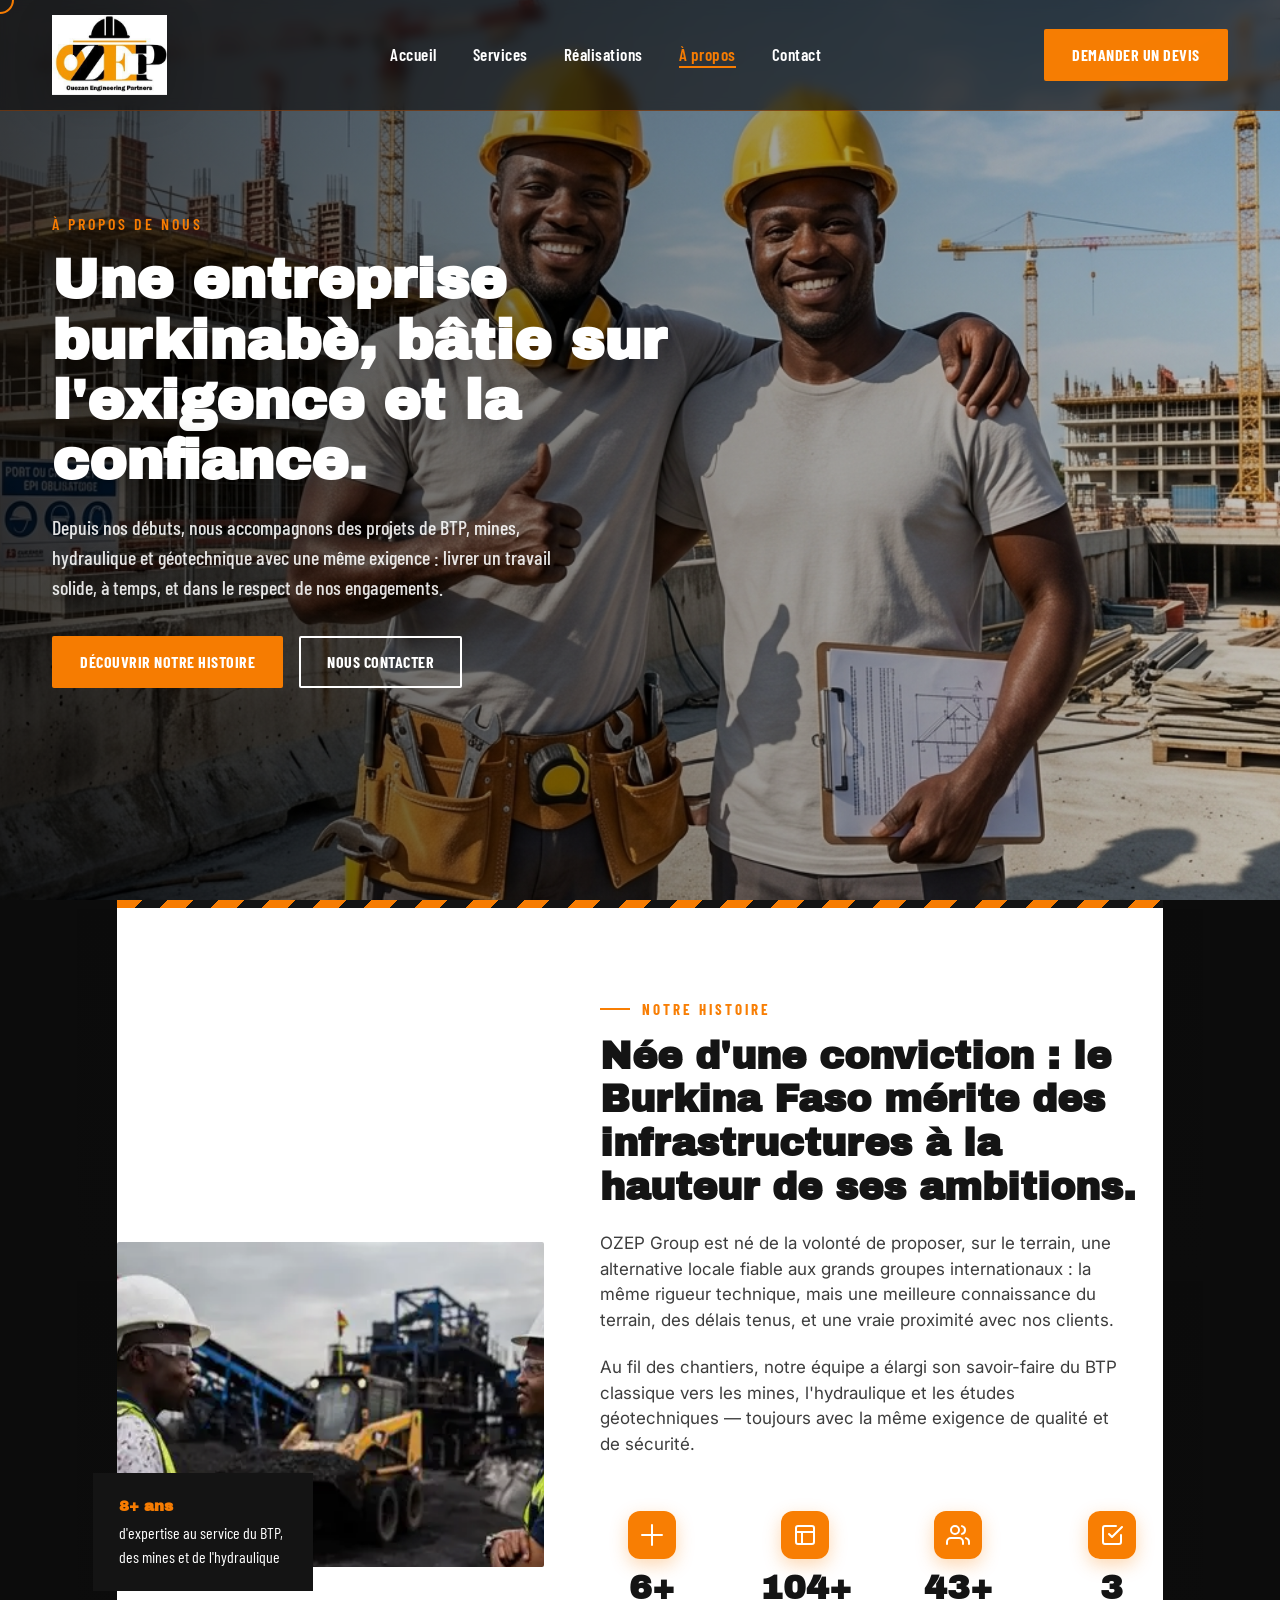
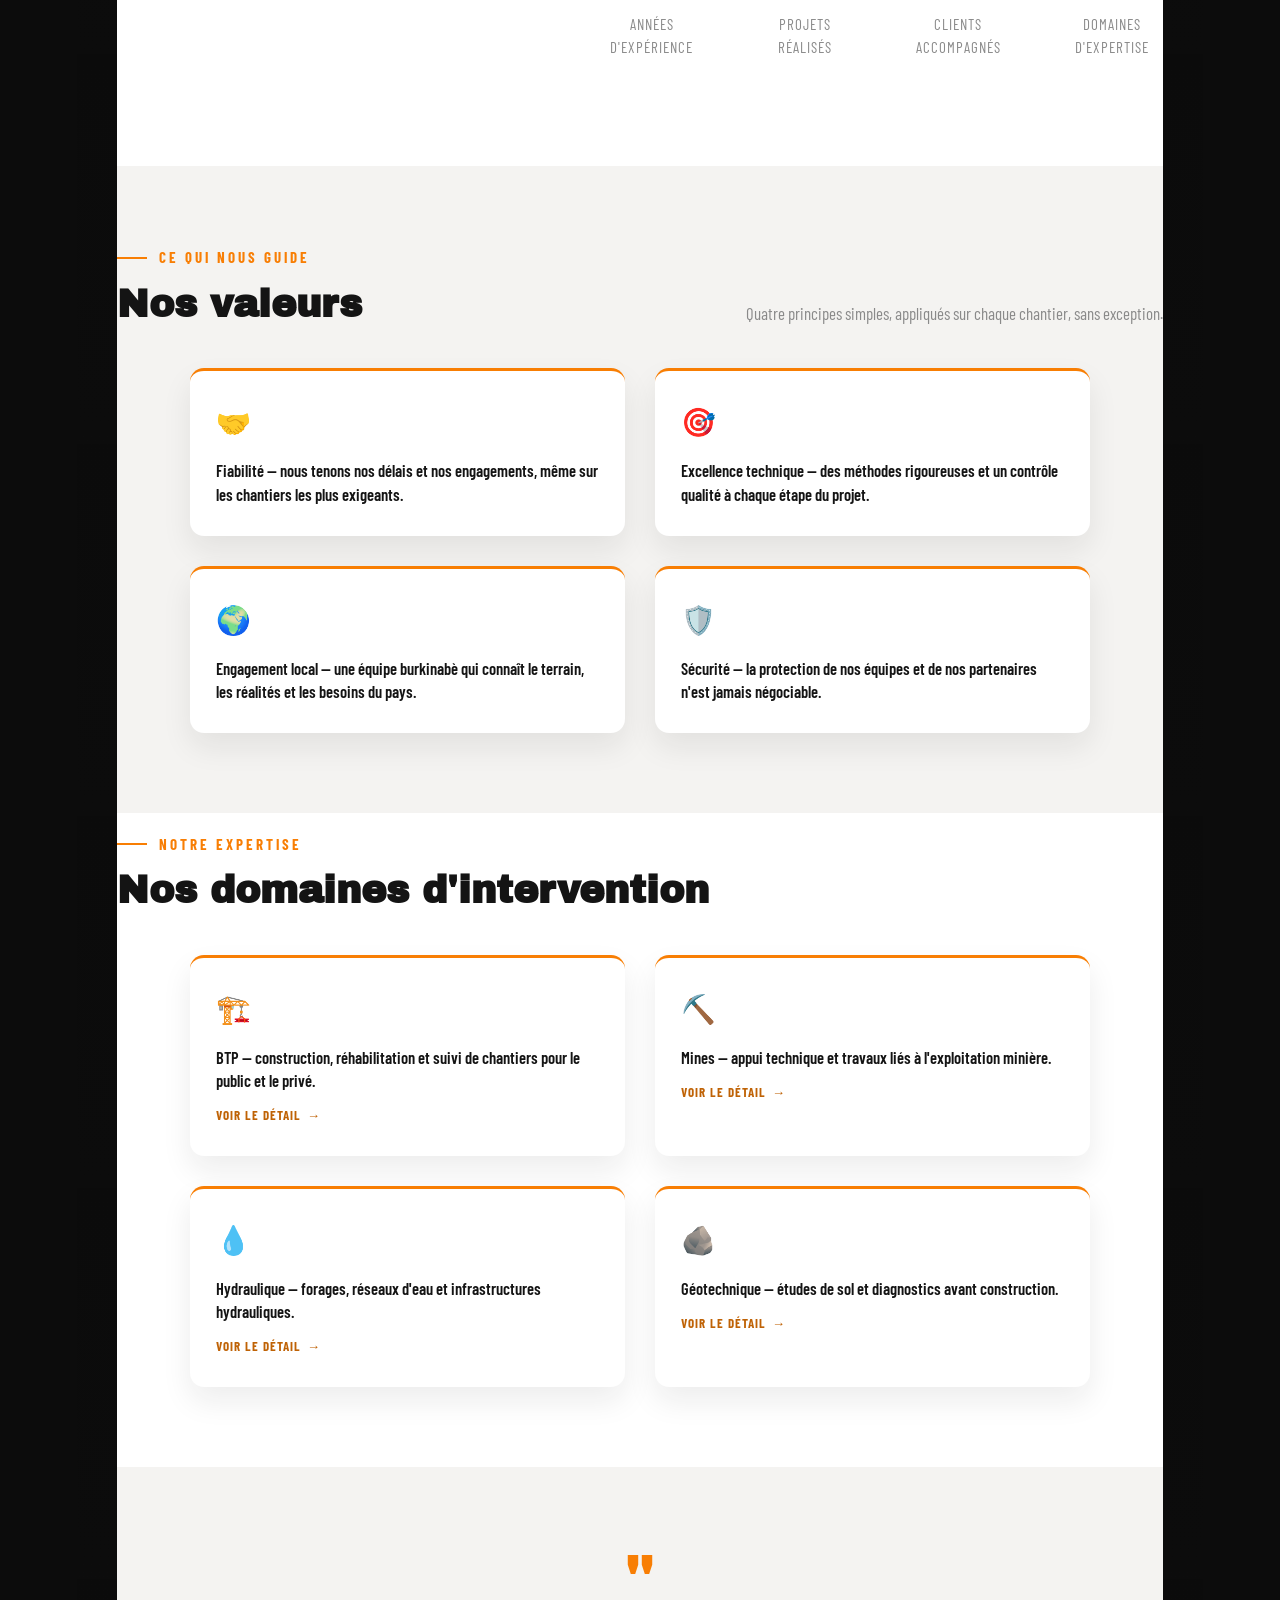
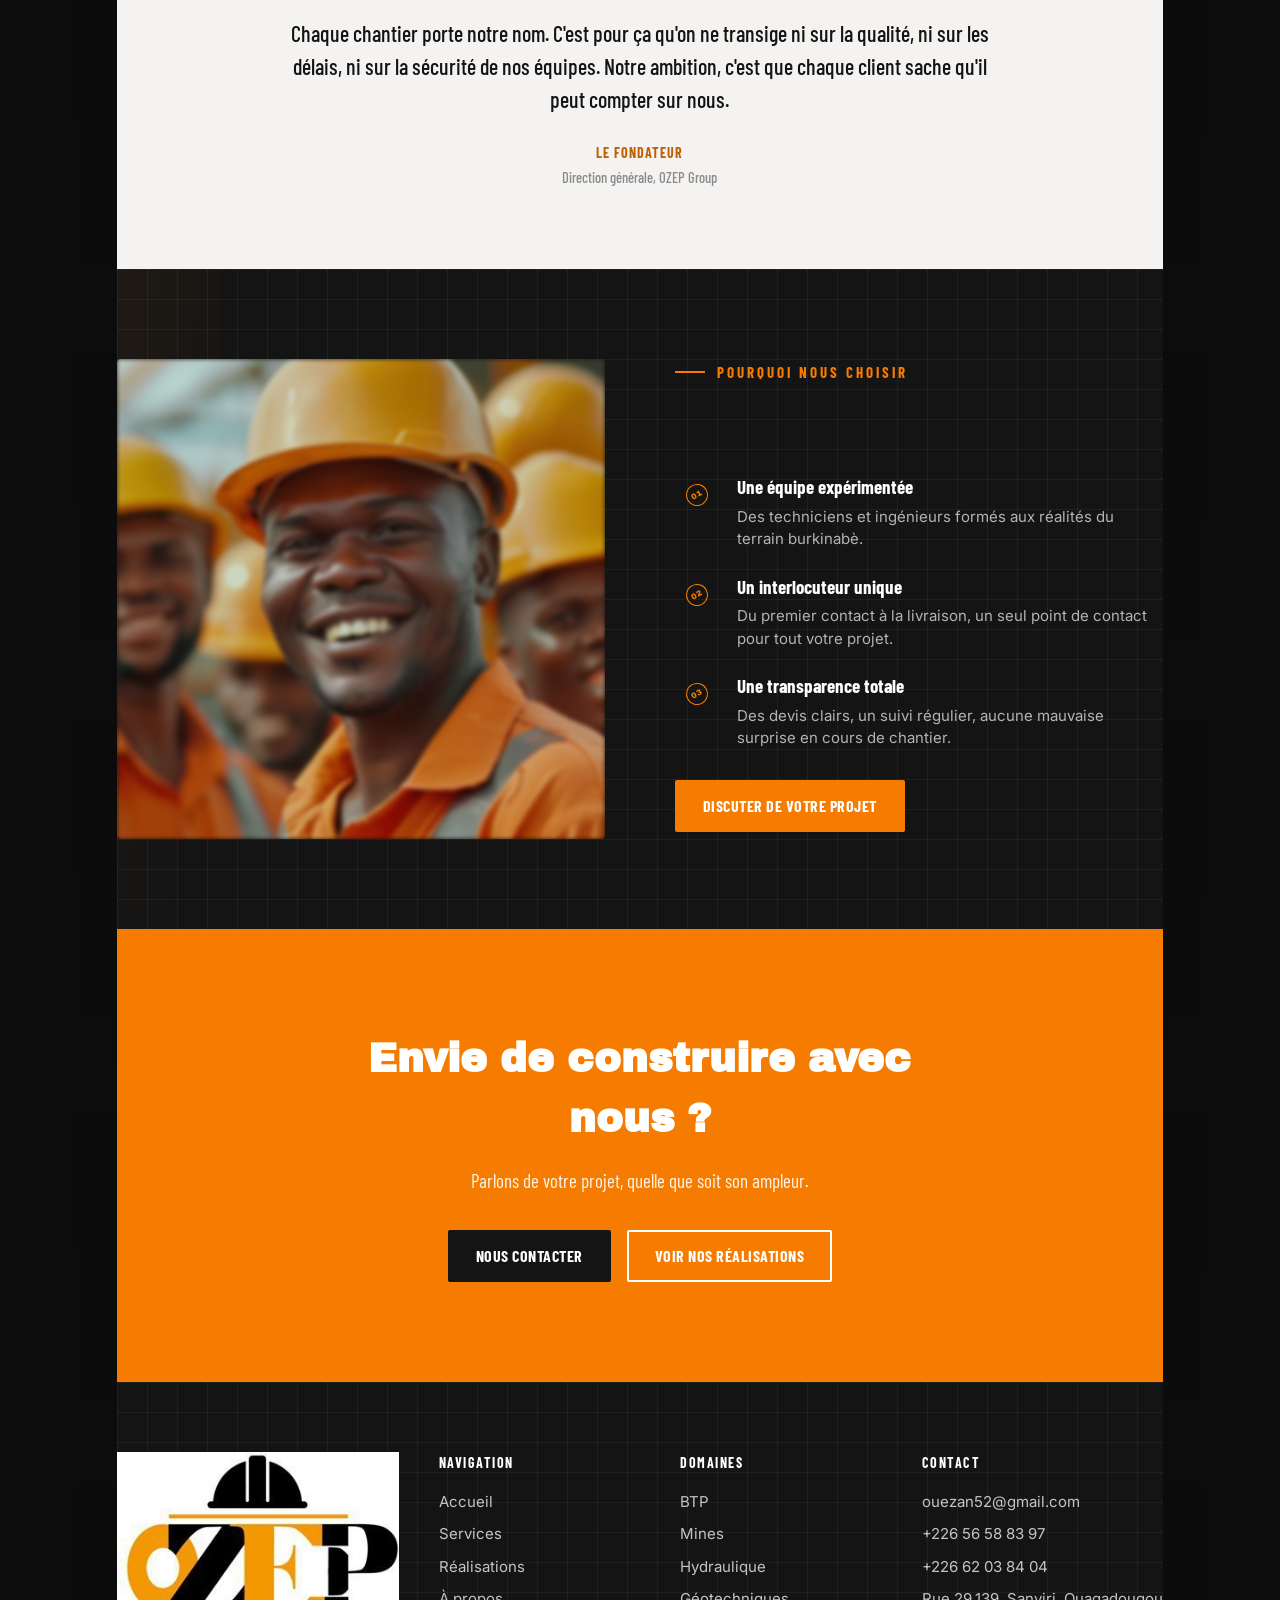
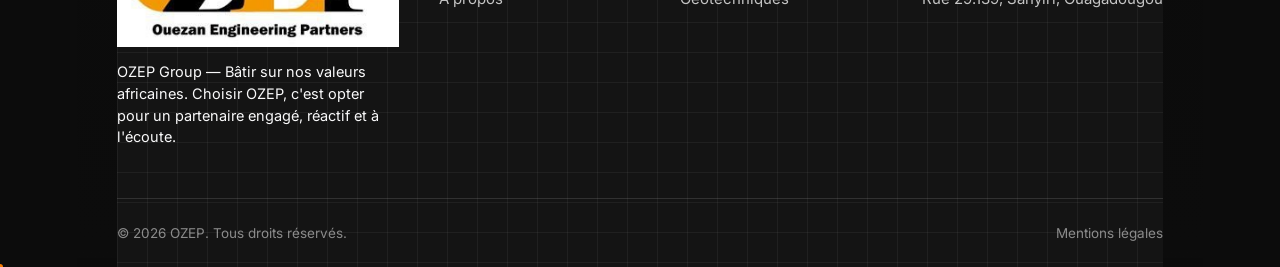
==== site on avance ici au fur et a mesure/ozep corige par claud  tous fait/ozep-accueil/apropos.html @ 1aed707a "Commit05 – CODE Amélioration par Claude Ce code regroupe tout ce que j’ai réalisé auparavant, ainsi " ====
<!DOCTYPE html>
<html lang="fr">
<head>
  <meta charset="UTF-8">
  <meta name="viewport" content="width=device-width, initial-scale=1.0">
  <title>À propos — OZEP Group | Ouagadougou, Burkina Faso</title>

  <link rel="preconnect" href="https://fonts.googleapis.com">
  <link href="https://fonts.googleapis.com/css2?family=Archivo+Black&family=Barlow+Condensed:wght@500;600;700&family=Inter:wght@400;500;600;700&display=swap" rel="stylesheet">

  <link rel="stylesheet" href="css/style.css">
  <link rel="stylesheet" href="css/pages-extra.css">
  <link rel="stylesheet" href="css/apropos-extra.css">

  <style>
    /* Désactiver le carrousel sur cette page (un seul slide) */
    .hero .hero-nav {
      display: none !important;
    }
    .hero .slide {
      transition: none !important;
    }
  </style>
</head>
<body>

<!-- ===== HEADER ===== -->
<header>
  <nav class="nav">
    <a href="index.html" class="logo"><img src="assets/LOGO-ozep.jpg" alt="Logo OZEP" class="logo-img"></a>

    <ul class="nav-links">
      <li><a href="index.html">Accueil</a></li>
      <li><a href="services.html">Services</a></li>
      <li><a href="realisations.html">Réalisations</a></li>
      <li><a href="apropos.html" class="active">À propos</a></li>
      <li><a href="contact.html">Contact</a></li>
      <li class="mobile-devis-item"><a href="contact.html" class="btn btn-primary mobile-devis">Demander un devis</a></li>
    </ul>
    <a href="contact.html" class="btn btn-primary devis-btn">Demander un devis</a>
    <button class="burger" aria-label="Menu"><span></span><span></span><span></span></button>
  </nav>
</header>

<!-- ===== HERO — IMAGE FIXE EN ARRIÈRE-PLAN ===== -->
<section class="hero is-expanded" id="apropos-hero">
  <div class="hero-scene">
    <div class="hero-track">
      <div class="slide active">
        <div class="slide-bg">
          <!-- Remplace par une photo dédiée (siège, équipe, chantier) si tu en as une -->
          <img src="assets/aproposozep.png" alt="OZEP Group" style="width:100%; height:100%; object-fit:cover;">
        </div>
        <div class="slide-content">
          <div class="eyebrow">À propos de nous</div>
          <h1>Une entreprise burkinabè, bâtie sur l'exigence et la confiance.</h1>
          <p>Depuis nos débuts, nous accompagnons des projets de BTP, mines, hydraulique et géotechnique avec une même exigence : livrer un travail solide, à temps, et dans le respect de nos engagements.</p>
          <div class="hero-actions">
            <a href="#notre-histoire" class="btn btn-primary">Découvrir notre histoire</a>
            <a href="contact.html" class="btn btn-outline">Nous contacter</a>
          </div>
        </div>
      </div>
    </div>
  </div>
</section>

<!-- ===== CONTENU DÉFILANT ===== -->
<div class="page-content">

  <div class="stripe"></div>

  <!-- ===== NOTRE HISTOIRE ===== -->
  <section class="intro" id="notre-histoire">
    <div class="wrap intro-grid">

      <div class="intro-image">
        <!-- Remplace par une photo de bureau / équipe si disponible -->
        <div class="img-reveal reveal-left">
          <img src="assets/ozepimage.webp" alt="Équipe OZEP sur le terrain">
        </div>
        <div class="badge">
          <b>8+ ans</b>
          d'expertise au service du BTP, des mines et de l'hydraulique
        </div>
      </div>

      <div class="intro-text stagger-reveal">
        <div class="eyebrow-label">Notre histoire</div>
        <h2 class="section-title">Née d'une conviction : le Burkina Faso mérite des infrastructures à la hauteur de ses ambitions.</h2>
        <p>OZEP Group est né de la volonté de proposer, sur le terrain, une alternative locale fiable aux grands groupes internationaux : la même rigueur technique, mais une meilleure connaissance du terrain, des délais tenus, et une vraie proximité avec nos clients.</p>
        <p>Au fil des chantiers, notre équipe a élargi son savoir-faire du BTP classique vers les mines, l'hydraulique et les études géotechniques — toujours avec la même exigence de qualité et de sécurité.</p>

        <div class="intro-stats">
          <div class="stat">
            <div class="stat-icon">
              <svg viewBox="0 0 24 24" fill="none" stroke-width="2" stroke-linecap="round" stroke-linejoin="round"><path d="M12 2v20M2 12h20"/></svg>
            </div>
            <b class="count" data-target="8" data-suffix="+">0</b>
            <span>Années d'expérience</span>
          </div>
          <div class="stat">
            <div class="stat-icon">
              <svg viewBox="0 0 24 24" fill="none" stroke-width="2" stroke-linecap="round" stroke-linejoin="round"><rect x="3" y="3" width="18" height="18" rx="2"/><path d="M3 9h18M9 21V9"/></svg>
            </div>
            <b class="count" data-target="120" data-suffix="+">0</b>
            <span>Projets réalisés</span>
          </div>
          <div class="stat">
            <div class="stat-icon">
              <svg viewBox="0 0 24 24" fill="none" stroke-width="2" stroke-linecap="round" stroke-linejoin="round"><path d="M17 21v-2a4 4 0 0 0-4-4H5a4 4 0 0 0-4 4v2"/><circle cx="9" cy="7" r="4"/><path d="M23 21v-2a4 4 0 0 0-3-3.87M16 3.13a4 4 0 0 1 0 7.75"/></svg>
            </div>
            <b class="count" data-target="50" data-suffix="+">0</b>
            <span>Clients accompagnés</span>
          </div>
          <div class="stat">
            <div class="stat-icon">
              <svg viewBox="0 0 24 24" fill="none" stroke-width="2" stroke-linecap="round" stroke-linejoin="round"><path d="M9 11l3 3L22 4"/><path d="M21 12v7a2 2 0 0 1-2 2H5a2 2 0 0 1-2-2V5a2 2 0 0 1 2-2h11"/></svg>
            </div>
            <b class="count" data-target="4" data-suffix="">0</b>
            <span>Domaines d'expertise</span>
          </div>
        </div>
      </div>

    </div>
  </section>

  <!-- ===== NOS VALEURS ===== -->
  <section class="services">
    <div class="wrap">
      <div class="services-head section-head-anim reveal-up">
        <div>
          <div class="eyebrow-label">Ce qui nous guide</div>
          <h2 class="section-title">Nos valeurs</h2>
        </div>
        <p style="max-width:420px; font-family:var(--font-cond); font-size:17px; color:var(--grey-mid);">Quatre principes simples, appliqués sur chaque chantier, sans exception.</p>
      </div>

      <div class="goals-grid">
        <div class="goal-card reveal-up">
          <span class="goal-icon">🤝</span>
          <p>Fiabilité — nous tenons nos délais et nos engagements, même sur les chantiers les plus exigeants.</p>
        </div>
        <div class="goal-card reveal-up">
          <span class="goal-icon">🎯</span>
          <p>Excellence technique — des méthodes rigoureuses et un contrôle qualité à chaque étape du projet.</p>
        </div>
        <div class="goal-card reveal-up">
          <span class="goal-icon">🌍</span>
          <p>Engagement local — une équipe burkinabè qui connaît le terrain, les réalités et les besoins du pays.</p>
        </div>
        <div class="goal-card reveal-up">
          <span class="goal-icon">🛡️</span>
          <p>Sécurité — la protection de nos équipes et de nos partenaires n'est jamais négociable.</p>
        </div>
      </div>
    </div>
  </section>

  <!-- ===== NOS DOMAINES D'INTERVENTION ===== -->
  <section class="services" style="background:var(--white); padding-top:20px;">
    <div class="wrap">
      <div class="services-head section-head-anim reveal-up">
        <div>
          <div class="eyebrow-label">Notre expertise</div>
          <h2 class="section-title">Nos domaines d'intervention</h2>
        </div>
      </div>

      <div class="goals-grid">
        <div class="goal-card domain-card reveal-up">
          <span class="goal-icon">🏗️</span>
          <p>BTP — construction, réhabilitation et suivi de chantiers pour le public et le privé.</p>
          <a href="services.html" class="domain-link">Voir le détail</a>
        </div>
        <div class="goal-card domain-card reveal-up">
          <span class="goal-icon">⛏️</span>
          <p>Mines — appui technique et travaux liés à l'exploitation minière.</p>
          <a href="services.html" class="domain-link">Voir le détail</a>
        </div>
        <div class="goal-card domain-card reveal-up">
          <span class="goal-icon">💧</span>
          <p>Hydraulique — forages, réseaux d'eau et infrastructures hydrauliques.</p>
          <a href="services.html" class="domain-link">Voir le détail</a>
        </div>
        <div class="goal-card domain-card reveal-up">
          <span class="goal-icon">🪨</span>
          <p>Géotechnique — études de sol et diagnostics avant construction.</p>
          <a href="services.html" class="domain-link">Voir le détail</a>
        </div>
      </div>
    </div>
  </section>

  <!-- ===== MESSAGE DU DIRIGEANT ===== -->
  <section class="founder-quote">
    <div class="wrap">
      <blockquote class="reveal-up">
        <span class="quote-mark">"</span>
        <p>Chaque chantier porte notre nom. C'est pour ça qu'on ne transige ni sur la qualité, ni sur les délais, ni sur la sécurité de nos équipes. Notre ambition, c'est que chaque client sache qu'il peut compter sur nous.</p>
        <cite>Le Fondateur<span>Direction générale, OZEP Group</span></cite>
      </blockquote>
    </div>
  </section>

  <!-- ===== POURQUOI NOUS CHOISIR ===== -->
  <section class="why">
    <div class="wrap why-grid">
      <div class="why-image reveal-left">
        <img src="assets/pageappropo.jpg" alt="Chantier OZEP">
      </div>
      <div>
        <div class="eyebrow-label">Pourquoi nous choisir</div>
        <h2 class="section-title typewriter-title"></h2>
        <div class="rotating-text">
          <span class="rotating-word"></span>
        </div>

        <div class="why-list">
          <div class="why-item">
            <div class="icon">01</div>
            <div>
              <h4>Une équipe expérimentée</h4>
              <p>Des techniciens et ingénieurs formés aux réalités du terrain burkinabè.</p>
            </div>
          </div>
          <div class="why-item">
            <div class="icon">02</div>
            <div>
              <h4>Un interlocuteur unique</h4>
              <p>Du premier contact à la livraison, un seul point de contact pour tout votre projet.</p>
            </div>
          </div>
          <div class="why-item">
            <div class="icon">03</div>
            <div>
              <h4>Une transparence totale</h4>
              <p>Des devis clairs, un suivi régulier, aucune mauvaise surprise en cours de chantier.</p>
            </div>
          </div>
        </div>

        <a href="contact.html" class="btn btn-primary" style="margin-top:30px;">Discuter de votre projet</a>
      </div>
    </div>
  </section>

  <!-- ===== CTA FINAL ===== -->
  <section class="cta">
    <div class="wrap">
      <h2>Envie de construire avec nous ?</h2>
      <p>Parlons de votre projet, quelle que soit son ampleur.</p>
      <div class="hero-actions" style="justify-content:center;">
        <a href="contact.html" class="btn" style="background:var(--black); color:var(--white);">Nous contacter</a>
        <a href="realisations.html" class="btn btn-outline">Voir nos réalisations</a>
      </div>
    </div>
  </section>

  <!-- ===== FOOTER ===== -->
  <footer>
    <div class="wrap">
      <div class="footer-grid">
        <div>
          <div class="footer-logo"><img src="assets/LOGO-ozep.jpg" alt="OZEP" class="LOGO ozep"></div>
          <p style="max-width:280px; font-size:14.5px; color:rgb(249, 249, 250);">OZEP Group — Bâtir sur nos valeurs africaines. Choisir OZEP, c'est opter pour un partenaire engagé, réactif et à l'écoute.</p>
        </div>
        <div class="footer-col">
          <h5>Navigation</h5>
          <ul>
            <li><a href="index.html">Accueil</a></li>
            <li><a href="services.html">Services</a></li>
            <li><a href="realisations.html">Réalisations</a></li>
            <li><a href="apropos.html">À propos</a></li>
          </ul>
        </div>
        <div class="footer-col">
          <h5>Domaines</h5>
          <ul>
            <li><a href="services.html">BTP</a></li>
            <li><a href="services.html">Mines</a></li>
            <li><a href="services.html">Hydraulique</a></li>
            <li><a href="services.html">Géotechniques</a></li>
          </ul>
        </div>
        <div class="footer-col">
          <h5>Contact</h5>
          <ul>
            <li><a href="mailto:ouezan52@gmail.com">ouezan52@gmail.com</a></li>
            <li><a href="tel:+22656588397">+226 56 58 83 97</a></li>
            <li><a href="tel:+22662038404">+226 62 03 84 04</a></li>
            <li>Rue 29.139, Sanyiri, Ouagadougou</li>
          </ul>
        </div>
      </div>
      <div class="footer-bottom">
        <span>© 2026 OZEP. Tous droits réservés.</span>
        <span>Mentions légales</span>
      </div>
    </div>
  </footer>

</div>
<!-- fin .page-content -->

<script src="js/script.js"></script>

</body>
</html>
---- site on avance ici au fur et a mesure/ozep corige par claud  tous fait/ozep-accueil/css/style.css ----
/* ============================================================
   OZEP — Feuille de styles de la page d'accueil
   Couleurs : noir / orange / blanc
   ============================================================ */

:root {
  --black: #141414;
  --charcoal: #1e1e1e;
  --orange: rgba(248, 125, 2, 0.993);
  --orange-dark: rgba(190, 97, 3, 0.993);
  --white: #FFFFFF;
  --grey-light: #F4F3F1;
  --grey-mid: #8a8a8a;
  --font-display: 'Archivo Black', sans-serif;
  --font-cond: 'Barlow Condensed', sans-serif;
  --font-body: 'Inter', sans-serif;
}

* {
  margin: 0;
  padding: 0;
  box-sizing: border-box;
}

html {
  scroll-behavior: smooth;
}

body {
  font-family: var(--font-body);
  color: var(--black);
  background: #0c0c0c;
  line-height: 1.5;
}

img {
  max-width: 100%;
  display: block;
}

a {
  text-decoration: none;
  color: inherit;
}

ul {
  list-style: none;
}

.wrap {
  max-width: 1180px;
  margin: 0 auto;
  padding: 0 28px;
}

.page-content {
  position: relative;
  z-index: 2;
  margin-top: 100vh;
  background: linear-gradient(180deg, rgba(6, 6, 6, 0) 0%, rgba(12, 12, 12, 0.92) 100%);
  padding: 0 clamp(18px, 3.2vw, 40px);
  margin-left: auto;
  margin-right: auto;
  width: min(88vw, 1260px);
}

.page-content .wrap {
  max-width: 1120px;
  padding: 0;
}

/* --- élément signature : bande rayée type "zone de chantier" --- */
.stripe {
  height: 8px;
  background: repeating-linear-gradient(135deg, var(--orange) 0 18px, var(--black) 18px 36px);
}

/* ============================================================
   1. HEADER
   ============================================================ */
header {
  position: fixed;
  top: 0;
  left: 0;
  right: 0;
  z-index: 100;
  background: rgba(15, 14, 14, 0.64);
  backdrop-filter: blur(6px);
  border-bottom: 1px solid rgba(236, 102, 7, 0.35);
  transition: background 0.4s ease, border-color 0.4s ease;
}

header.is-scrolling {
  background: rgba(10, 10, 10, 0.92);
  border-bottom: 1px solid #ec6607fe;
}

.nav {
  display: flex;
  align-items: center;
  justify-content: space-between;
  padding: 0 32px;
  max-width: 1240px;
  margin: 0 auto;
  height: 110px;
}

.logo {
  display: flex;
  align-items: center;
  transition: transform .35s ease, filter .35s ease;
}

.logo-img {
  height: 80px;
  width: auto;
  display: block;
  transition: transform .65s cubic-bezier(.2, .8, .2, 1), filter .65s ease, height .65s cubic-bezier(.2, .8, .2, 1);
  filter: drop-shadow(0 8px 18px rgba(0, 0, 0, 0.16));
  will-change: transform, height;
}

.logo:hover {
  transform: translateY(-2px) scale(1.03);
}

.logo:hover .logo-img {
  transform: scale(1.04) rotate(-1deg);
}

.logo.is-scrolling .logo-img {
  height: 48px;
  transform: rotateY(360deg);
  filter: drop-shadow(0 0 10px rgba(248, 125, 2, 0.75));
}

.logo:not(.is-scrolling) .logo-img {
  transform: rotateY(0deg);
}

.nav-links {
  display: flex;
  align-items: center;
  gap: 36px;
}

.mobile-devis-item {
  display: none;
}

.nav-links a {
  font-family: var(--font-cond);
  font-weight: 600;
  font-size: 17px;
  letter-spacing: 0.5px;
  color: var(--white);
  position: relative;
  padding: 4px 0;
}

.nav-links a::after {
  content: '';
  position: absolute;
  left: 0;
  bottom: 0;
  height: 2px;
  width: 0;
  background: var(--orange);
  transition: width .25s ease;
}

.nav-links a:hover::after {
  width: 100%;
}

.btn {
  display: inline-block;
  position: relative;
  overflow: hidden;
  font-family: var(--font-cond);
  font-weight: 700;
  font-size: 16px;
  letter-spacing: 0.5px;
  padding: 12px 26px;
  border-radius: 2px;
  text-transform: uppercase;
  transition: all .2s ease;
  border: 2px solid transparent;
  cursor: pointer;
}

.btn::before {
  content: '';
  position: absolute;
  top: 0;
  left: -75%;
  width: 45%;
  height: 100%;
  background: linear-gradient(120deg, transparent, rgba(255, 255, 255, 0.35), transparent);
  transform: skewX(-20deg);
  transition: left .55s ease;
  pointer-events: none;
}

.btn:hover::before {
  left: 130%;
}

.btn-primary {
  background: var(--orange);
  color: var(--white);
}

.btn-primary:hover {
  background: var(--orange-dark);
  box-shadow: 0 0 0 1px rgba(248, 125, 2, 0.5), 0 0 22px rgba(248, 125, 2, 0.55);
}

.btn-outline {
  border-color: var(--white);
  color: var(--white);
  background: transparent;
}

.btn-outline:hover {
  background: var(--white);
  color: var(--black);
  box-shadow: 0 0 18px rgba(255, 255, 255, 0.35);
}

.btn-outline-dark {
  border-color: var(--black);
  color: var(--black);
  background: transparent;
}

.btn-outline-dark:hover {
  background: var(--black);
  color: var(--white);
  box-shadow: 0 0 18px rgba(0, 0, 0, 0.35);
}

.burger {
  display: none;
  flex-direction: column;
  gap: 5px;
  cursor: pointer;
  background: none;
  border: none;
  z-index: 210;
  position: relative;
}

.burger span {
  width: 26px;
  height: 2px;
  background: var(--white);
  transition: transform .25s ease, opacity .2s ease;
}

.burger.is-active span:nth-child(1) {
  transform: translateY(7px) rotate(45deg);
}

.burger.is-active span:nth-child(2) {
  opacity: 0;
}

.burger.is-active span:nth-child(3) {
  transform: translateY(-7px) rotate(-45deg);
}

/* ============================================================
   2. HERO — carrousel plein écran
   ============================================================ */
.hero {
  position: fixed;
  inset: 0;
  z-index: 0;
  height: 100vh;
  min-height: 600px;
  overflow: hidden;
  color: var(--white);
  background: radial-gradient(circle at 50% 45%, #292929 0%, #111 48%, #050505 100%);
  perspective: 1600px;
  perspective-origin: 50% 50%;
}

.hero-scene {
  position: absolute;
  inset: 0;
  overflow: hidden;
  transform-style: preserve-3d;
}

.hero-track {
  position: absolute;
  inset: 0;
  transform-style: preserve-3d;
  will-change: contents;
}

.slide {
  --slide-x: 0px;
  --slide-z: 0px;
  --slide-rotate: 0deg;
  --slide-scale: 1;
  --slide-opacity: 1;
  --slide-depth: 10;
  position: absolute;
  left: 50%;
  top: 50%;
  width: clamp(280px, 48vw, 680px);
  height: clamp(360px, 66vh, 560px);
  display: flex;
  align-items: center;
  overflow: hidden;
  backface-visibility: hidden;
  transform-origin: center center;
  transform: translate(-50%, -50%) translateX(var(--slide-x)) translateZ(var(--slide-z)) rotateY(var(--slide-rotate)) scale(var(--slide-scale));
  opacity: var(--slide-opacity);
  z-index: var(--slide-depth);
  border-radius: 10px;
  box-shadow: 0 34px 80px rgba(0, 0, 0, 0.45), inset 0 0 90px rgba(0, 0, 0, 0.35);
  transition: transform .65s cubic-bezier(.25, .8, .25, 1), width .65s cubic-bezier(.25, .8, .25, 1), height .65s cubic-bezier(.25, .8, .25, 1), border-radius .65s ease, opacity .45s ease, filter .45s ease;
}

.hero.is-expanded .slide.active {
  width: 100vw;
  height: 100vh;
  transform: translate(-50%, -50%) translateX(0) translateZ(0) rotateY(0deg) scale(1);
  opacity: 1;
  z-index: 20;
  border-radius: 0;
  filter: none;
}

.hero.is-expanded .slide:not(.active) {
  opacity: 0;
  pointer-events: none;
}

.hero.is-carousel .slide {
  filter: saturate(.92) brightness(.88);
}

.hero.is-carousel .slide.active {
  filter: saturate(1) brightness(1);
}

.slide-bg {
  position: absolute;
  inset: 0;
  background-size: cover;
  background-position: center;
  transform: scale(1.1);
  transition: transform 1s ease;
  will-change: transform;
  overflow: hidden;
}

.slide-video {
  position: absolute;
  inset: 0;
  width: 100%;
  height: 100%;
  object-fit: cover;
  object-position: center;
  display: block;
}

.hero.is-expanded .slide.active .slide-bg {
  animation: hero-film-move 6.8s ease-in-out infinite alternate;
}

.hero.is-expanded .slide:nth-child(2n).active .slide-bg {
  animation-duration: 7.4s;
}

.hero.is-expanded .slide:nth-child(3n).active .slide-bg {
  animation-duration: 7.1s;
}

.hero.is-expanded .slide:nth-child(4n).active .slide-bg {
  animation-duration: 7.7s;
}

.hero.is-expanded .slide:nth-child(5n).active .slide-bg {
  animation-duration: 7.2s;
}

.hero.is-carousel .slide-bg {
  animation: none;
}

.slide:nth-child(2n) .slide-bg {
  transition-duration: 10.5s;
}

.slide:nth-child(3n) .slide-bg {
  transition-duration: 10.8s;
}

.slide:nth-child(4n) .slide-bg {
  transition-duration: 9.8s;
}

.slide:nth-child(5n) .slide-bg {
  transition-duration: 10.2s;
}

@keyframes hero-film-move-orbital {
  0% {
    transform: scale(1.12) translate3d(0%, 0%, 0) rotate(0deg);
  }
  25% {
    transform: scale(1.12) translate3d(2%, -2%, 0) rotate(1deg);
  }
  50% {
    transform: scale(1.12) translate3d(0%, -3%, 0) rotate(0deg);
  }
  75% {
    transform: scale(1.12) translate3d(-2%, -1%, 0) rotate(-1deg);
  }
  100% {
    transform: scale(1.12) translate3d(0%, 0%, 0) rotate(0deg);
  }
}

.slide-bg::after {
  content: '';
  position: absolute;
  inset: 0;
  background: linear-gradient(90deg, rgba(0, 0, 0, 0.78) 0%, rgba(0, 0, 0, 0.40) 55%, rgba(0, 0, 0, 0.18) 100%);
}

.slide-content {
  position: relative;
  z-index: 2;
  max-width: 1240px;
  margin: 0 auto;
  padding: 0 32px;
  width: 100%;
  transform: translateY(24px);
  opacity: 0;
  transition: opacity 1s ease .2s, transform 1s ease .2s;
}

.hero.is-expanded .slide.active .slide-content {
  transform: translateY(0);
  opacity: 1;
}

.hero.is-carousel .slide-content {
  transform: translateY(18px);
  opacity: 0;
  transition-duration: .28s;
  transition-delay: 0s;
}

.slide:nth-child(2n) .slide-content {
  transition-delay: .35s;
}

.slide:nth-child(3n) .slide-content {
  transition-delay: .45s;
}

.slide:nth-child(4n) .slide-content {
  transition-delay: .25s;
}

.slide:nth-child(5n) .slide-content {
  transition-delay: .4s;
}

.slide-content .eyebrow {
  font-family: var(--font-cond);
  text-transform: uppercase;
  letter-spacing: 3px;
  color: var(--orange);
  font-weight: 600;
  font-size: 16px;
  margin-bottom: 14px;
}

.slide-content h1 {
  font-family: var(--font-display);
  font-size: 56px;
  line-height: 1.08;
  max-width: 680px;
  margin-bottom: 20px;
  text-shadow: 0 8px 30px rgba(0, 0, 0, 0.35);
}

.slide-content p {
  font-family: var(--font-cond);
  font-size: 20px;
  font-weight: 500;
  max-width: 520px;
  color: rgba(255, 255, 255, 0.88);
  margin-bottom: 34px;
  text-shadow: 0 4px 16px rgba(0, 0, 0, 0.28);
}

.hero-actions {
  display: flex;
  gap: 16px;
  flex-wrap: wrap;
}

.hero-nav {
  position: absolute;
  bottom: 36px;
  left: 0;
  right: 0;
  z-index: 3;
  display: flex;
  align-items: center;
  justify-content: space-between;
  max-width: 1240px;
  margin: 0 auto;
  padding: 0 32px;
}

.hero-dots {
  display: flex;
  gap: 10px;
}

.dot {
  width: 34px;
  height: 4px;
  background: rgba(255, 255, 255, 0.35);
  border: none;
  cursor: pointer;
  padding: 0;
  transition: background .2s ease;
}

.dot.active {
  background: var(--orange);
}

.hero-arrows {
  display: flex;
  gap: 12px;
}

.arrow-btn {
  width: 44px;
  height: 44px;
  border-radius: 50%;
  border: 1px solid rgba(255, 255, 255, 0.5);
  background: rgba(0, 0, 0, 0.2);
  color: var(--white);
  font-size: 18px;
  cursor: pointer;
  display: flex;
  align-items: center;
  justify-content: center;
  transition: all .2s ease;
}

.arrow-btn:hover {
  background: var(--orange);
  border-color: var(--orange);
  box-shadow: 0 0 16px rgba(248, 125, 2, 0.65);
  transform: scale(1.08);
}

/* --- styles génériques des sections --- */
section {
  padding: 90px 0;
}

.eyebrow-label {
  font-family: var(--font-cond);
  font-weight: 700;
  text-transform: uppercase;
  letter-spacing: 3px;
  color: var(--orange);
  font-size: 15px;
  margin-bottom: 14px;
  display: flex;
  align-items: center;
  gap: 12px;
}

.eyebrow-label::before {
  content: '';
  width: 30px;
  height: 2px;
  background: var(--orange);
}

h2.section-title {
  font-family: var(--font-display);
  font-size: 38px;
  max-width: 640px;
  line-height: 1.15;
}

/* ============================================================
   3. PRÉSENTATION RAPIDE (qui sommes-nous) — VERSION AMÉLIORÉE
   ============================================================ */
.intro {
  background: var(--white);
}

.intro-grid {
  display: grid;
  grid-template-columns: 1fr 1fr;
  gap: 56px;
  align-items: center;
}

.intro-text p {
  font-size: 17px;
  color: #3d3d3d;
  margin-top: 22px;
  max-width: 520px;
}

/* --- EFFET CASCADE (STAGGER) POUR LE TEXTE --- */
.stagger-reveal>* {
  opacity: 0;
  transform: translateY(40px);
  transition: opacity 0.9s cubic-bezier(0.22, 1, 0.36, 1), transform 0.9s cubic-bezier(0.22, 1, 0.36, 1);
}

.stagger-reveal.is-visible>* {
  opacity: 1;
  transform: translateY(0);
}

.stagger-reveal>*:nth-child(1) {
  transition-delay: 0.0s;
}

.stagger-reveal>*:nth-child(2) {
  transition-delay: 0.15s;
}

.stagger-reveal>*:nth-child(3) {
  transition-delay: 0.30s;
}

.stagger-reveal>*:nth-child(4) {
  transition-delay: 0.45s;
}

/* --- STATISTIQUES AVEC CERCLES DE PROGRESSION --- */
.intro-stats {
  display: flex;
  gap: 50px;
  margin-top: 36px;
  flex-wrap: nowrap;
  justify-content: flex-start;
  align-items: center;
}

.stat {
  position: relative;
  display: flex;
  flex-direction: column;
  align-items: center;
  text-align: center;
  gap: 8px;
  min-width: 80px;
  flex: 1 1 0;
  max-width: 200px;
  background: transparent;
  padding: 18px 10px;
  transition: transform .3s ease;
}

.stat::before,
.stat::after {
  content: '';
  position: absolute;
  width: 16px;
  height: 16px;
  border: 2px solid var(--orange);
  opacity: 0;
  transition: opacity .3s ease, width .3s ease, height .3s ease;
  pointer-events: none;
}

.stat::before {
  top: 0;
  left: 0;
  border-right: none;
  border-bottom: none;
}

.stat::after {
  bottom: 0;
  right: 0;
  border-left: none;
  border-top: none;
}

.stat:hover {
  transform: translateY(-3px);
}

.stat:hover::before,
.stat:hover::after {
  opacity: 1;
  width: 22px;
  height: 22px;
}





/* Cercle gris (fond) */


/* Cercle orange (progression) */




.stat.is-visible::after {
  background: conic-gradient(var(--orange) 360deg, transparent 360deg);
}

.stat-icon,
.stat b,
.stat span {
  position: relative;
  z-index: 2;
}

.stat-icon {
  width: 48px;
  height: 48px;
  border-radius: 12px;
  background: var(--orange);
  display: flex;
  align-items: center;
  justify-content: center;
  margin-bottom: 4px;
  box-shadow: 0 6px 18px rgba(248, 125, 2, 0.30);
}

.stat-icon svg {
  width: 24px;
  height: 24px;
  color: var(--white);
  stroke: var(--white);
}

.stat b {
  font-family: var(--font-display);
  font-size: 34px;
  color: var(--black);
  display: block;
  line-height: 1;
}

.stat span {
  font-family: var(--font-cond);
  font-size: 15px;
  color: var(--grey-mid);
  text-transform: uppercase;
  letter-spacing: 1px;
}

.intro-image {
  position: relative;
}

.intro-image img {
  border-radius: 2px;
  height: 460px;
  width: 100%;
  object-fit: cover;
}

.intro-image .badge {
  position: absolute;
  bottom: -24px;
  left: -24px;
  background: var(--black);
  color: var(--white);
  padding: 22px 26px;
  font-family: var(--font-cond);
  max-width: 220px;
}

.intro-image .badge b {
  color: var(--orange);
  font-family: var(--font-display);
  font-size: 15px;
  display: block;
  margin-bottom: 4px;
}

/* ============================================================
   4. NOS DOMAINES D'ACTIVITÉ / SERVICES — VERSION AMÉLIORÉE
   ============================================================ */
.services {
  background: var(--grey-light);
  padding-top: 80px;
  padding-bottom: 80px;
}

.services-head {
  display: flex;
  justify-content: space-between;
  align-items: flex-end;
  margin-bottom: 42px;
  flex-wrap: wrap;
  gap: 20px;
}

.services-grid {
  display: flex;
  flex-wrap: wrap;
  gap: 32px;
  justify-content: center;
  margin-top: 24px;
}

.service-card {
  background: var(--white);
  position: relative;
  overflow: hidden;
  display: flex;
  flex-direction: column;
  flex: 1 1 300px;
  max-width: 340px;
  border-radius: 14px;
  box-shadow: 0 14px 30px rgba(20, 20, 20, 0.10);
  transform-style: preserve-3d;
  transition: transform 0.1s ease, box-shadow 0.4s ease;
  will-change: transform;
  /* Effet cascade d'apparition */
  opacity: 0;
  transform: scale(0.8) translateY(40px) rotateX(10deg);
  transition: opacity 0.8s cubic-bezier(0.22, 1, 0.36, 1), transform 0.8s cubic-bezier(0.22, 1, 0.36, 1);
}

.service-card.is-visible {
  opacity: 1;
  transform: scale(1) translateY(0) rotateX(0deg);
}

.service-card:nth-child(1) {
  transition-delay: 0.0s;
  transform-origin: center;
}

.service-card:nth-child(2) {
  transition-delay: 0.10s;
  transform-origin: center;
}

.service-card:nth-child(3) {
  transition-delay: 0.20s;
  transform-origin: center;
}

.service-card:nth-child(4) {
  transition-delay: 0.30s;
  transform-origin: center;
}

.service-card:nth-child(5) {
  transition-delay: 0.40s;
  transform-origin: center;
}

.service-card:nth-child(even) {
  transform: translateY(-18px);
}

.service-card:nth-child(even):hover {
  transform: translateY(-26px) scale(1.02);
}

.service-card:hover {
  transform: translateY(-26px);
  box-shadow: 0 24px 44px rgba(20, 20, 20, 0.18);
}

.service-body {
  padding: 32px 30px 26px;
  position: relative;
  z-index: 2;
  background: var(--white);
}

.service-num {
  font-family: var(--font-cond);
  color: var(--orange);
  font-weight: 700;
  font-size: 15px;
  margin-bottom: 12px;
}

.service-card h3 {
  font-family: var(--font-display);
  font-size: 22px;
  margin-bottom: 12px;
  position: relative;
  display: inline-block;
}

.service-card h3::after {
  content: '';
  position: absolute;
  bottom: -4px;
  left: 0;
  width: 0%;
  height: 3px;
  background: var(--orange);
  transition: width 0.4s cubic-bezier(0.22, 1, 0.36, 1);
}

.service-card:hover h3::after {
  width: 100%;
}

.service-card p {
  color: #4a4a4a;
  font-size: 15.5px;
  margin-bottom: 18px;
}

.service-link {
  font-family: var(--font-cond);
  font-weight: 700;
  text-transform: uppercase;
  letter-spacing: 1px;
  font-size: 14px;
  color: var(--black);
  display: inline-flex;
  align-items: center;
  gap: 8px;
}

.service-link::after {
  content: '→';
  transition: transform .2s ease;
}

.service-card:hover .service-link::after {
  transform: translateX(5px);
}

.service-img {
  height: 210px;
  overflow: hidden;
  transform-style: preserve-3d;
  transform: translateZ(0px);
  transition: transform 0.4s ease;
}

.service-img img {
  height: 100%;
  width: 100%;
  object-fit: cover;
  transition: transform .4s ease;
}

.service-card:hover .service-img {
  transform: translateZ(20px) scale(1.05);
}

.service-card:hover .service-img img {
  transform: scale(1.06);
}

/* ============================================================
   5. POURQUOI NOUS CHOISIR — VERSION AMÉLIORÉE
   ============================================================ */
.why {
  position: relative;
  overflow: hidden;
  background: var(--black);
  background-image: 
  linear-gradient(rgba(255,255,255,0.05) 1px, transparent 1px),
  linear-gradient(90deg, rgba(255,255,255,0.05) 1px, transparent 1px);
  background-size: 30px 30px;
  animation: whyGridDrift 34s linear infinite;
  color: var(--white);
}

.why::after {
  content: '';
  position: absolute;
  top: 0;
  left: -30%;
  width: 40%;
  height: 100%;
  background: linear-gradient(100deg, transparent 0%, rgba(248, 125, 2, 0.07) 45%, transparent 90%);
  pointer-events: none;
  z-index: 0;
  animation: whyBeamSweep 11s ease-in-out infinite;
}

.why > * {
  position: relative;
  z-index: 1;
}

@keyframes whyGridDrift {
  from { background-position: 0 0, 0 0; }
  to   { background-position: 30px 30px, 30px 30px; }
}

@keyframes whyBeamSweep {
  0%, 100% { left: -30%; opacity: 0; }
  10%      { opacity: 1; }
  50%      { left: 65%;  opacity: .5; }
  90%      { opacity: 0; }
}

.why-grid {
  display: grid;
  grid-template-columns: 1fr 1fr;
  gap: 70px;
  align-items: center;
}

.why-image {
  position: relative;
  overflow: hidden;
  border-radius: 4px;
}

.why-image img {
  height: 480px;
  width: 100%;
  object-fit: cover;
  transition: transform 0.8s cubic-bezier(0.22, 1, 0.36, 1), filter 0.8s ease;
  transform: scale(1);
  filter: blur(2px) brightness(0.85);
}

.why-image.is-visible img {
  transform: scale(1.05);
  filter: blur(0px) brightness(1);
}

.why-image:hover img {
  transform: scale(1.08);
}

.why .eyebrow-label {
  color: var(--orange);
}

.why-list {
  margin-top: 30px;
  display: flex;
  flex-direction: column;
  gap: 22px;
}

.why-item {
  display: flex;
  gap: 18px;
  opacity: 0;
  transform: translateX(-30px);
  transition: opacity 0.6s cubic-bezier(0.22, 1, 0.36, 1), transform 0.6s cubic-bezier(0.22, 1, 0.36, 1);
}

.why-grid.is-visible .why-item {
  opacity: 1;
  transform: translateX(0);
}

/* Cas où la liste "why-item" n'est pas dans une .why-grid (ex: services.html)
   mais utilise directement le système générique .reveal-up : sans cette règle,
   les items restaient invisibles en permanence (opacity:0), laissant un grand
   espace vide sous le titre. */
.reveal-up.is-visible .why-item,
.reveal-up.is-visible .why-item:nth-child(1),
.reveal-up.is-visible .why-item:nth-child(2),
.reveal-up.is-visible .why-item:nth-child(3),
.reveal-up.is-visible .why-item:nth-child(4),
.reveal-up.is-visible .why-item:nth-child(5) {
  opacity: 1;
  transform: translateX(0);
  transition-delay: 0s;
}

.why-grid.is-visible .why-item:nth-child(1) {
  transition-delay: 0.0s;
}

.why-grid.is-visible .why-item:nth-child(2) {
  transition-delay: 0.15s;
}

.why-grid.is-visible .why-item:nth-child(3) {
  transition-delay: 0.30s;
}

.why-item .icon {
  width: 44px;
  height: 44px;
  flex: 0 0 44px;
  border: 2px solid var(--orange);
  border-radius: 50%;
  display: flex;
  align-items: center;
  justify-content: center;
  color: var(--orange);
  font-family: var(--font-display);
  font-size: 16px;
  transition: transform 0.6s cubic-bezier(0.34, 1.56, 0.64, 1), background-color 0.3s ease;
  transform: scale(0.5) rotate(-30deg);
}

.why-grid.is-visible .why-item:nth-child(1) .icon {
  transition-delay: 0.1s;
  transform: scale(1) rotate(0deg);
}

.why-grid.is-visible .why-item:nth-child(2) .icon {
  transition-delay: 0.25s;
  transform: scale(1) rotate(0deg);
}

.why-grid.is-visible .why-item:nth-child(3) .icon {
  transition-delay: 0.40s;
  transform: scale(1) rotate(0deg);
}

.why-item:hover .icon {
  background-color: var(--orange);
  color: var(--white);
  transform: scale(1.15) rotate(10deg);
}

.reveal-up.is-visible .why-item .icon {
  transform: scale(1) rotate(0deg);
}

.why-item h4 {
  font-family: var(--font-cond);
  font-size: 19px;
  font-weight: 700;
  margin-bottom: 4px;
}

.why-item p {
  color: rgba(255, 255, 255, 0.68);
  font-size: 15px;
}

.why-grid .btn-primary {
  position: relative;
  overflow: hidden;
  transition: all 0.3s ease;
}

.why-grid .btn-primary::after {
  content: '';
  position: absolute;
  top: -50%;
  left: -60%;
  width: 200%;
  height: 200%;
  background: radial-gradient(circle, rgba(255, 255, 255, 0.3) 0%, transparent 60%);
  transform: rotate(25deg) translateX(-100%);
  transition: transform 0.6s ease;
}

.why-grid .btn-primary:hover::after {
  transform: rotate(25deg) translateX(100%);
}

/* --- TITRE : apparition avec un trait sous le texte --- */
.why-grid .section-title {
  font-family: var(--font-display);
  font-size: 38px;
  color: var(--white);
  max-width: 640px;
  line-height: 1.15;
  opacity: 0;
  transform: translateY(20px);
  transition: opacity 0.8s ease, transform 0.8s ease;
  position: relative;
}

/* Trait orange sous le titre */
.why-grid .section-title::after {
  content: '';
  position: absolute;
  bottom: -8px;
  left: 0;
  width: 0%;
  height: 3px;
  background: var(--orange);
  transition: width 0.8s cubic-bezier(0.22, 1, 0.36, 1);
}

.why-grid.is-visible .section-title {
  opacity: 1;
  transform: translateY(0);
}

.why-grid.is-visible .section-title::after {
  width: 80px;
}

/* --- TEXTE ROTATIF (sous le titre) --- */
.rotating-text {
  font-family: var(--font-cond);
  font-size: 22px;
  font-weight: 600;
  color: var(--orange);
  margin-top: 20px;
  min-height: 40px;
  display: flex;
  align-items: center;
}

.rotating-word {
  display: inline-block;
  transition: opacity 0.5s ease, transform 0.5s ease;
  opacity: 0;
  transform: translateY(-10px);
}

.rotating-word.active {
  opacity: 1;
  transform: translateY(0);
}

.rotating-word.fade-out {
  opacity: 0;
  transform: translateY(10px);
}

/* ============================================================
   6. NOUVELLES RÉALISATIONS — défilement continu + boutons
   ============================================================ */
.work {
  background: var(--white);
  overflow: hidden;
  padding-top: 80px;
  padding-bottom: 80px;
}

.work-intro {
  font-family: var(--font-cond);
  font-size: 18px;
  font-weight: 500;
  color: var(--grey-mid);
  margin: 12px 0 24px;
  max-width: 620px;
  line-height: 1.5;
}

@media (max-width: 900px) {
  .work-intro {
    font-size: 16px;
    margin: 8px 0 18px;
    max-width: 100%;
  }
}

.work-head {
  display: flex;
  justify-content: space-between;
  align-items: flex-end;
  margin-bottom: 50px;
  flex-wrap: wrap;
  gap: 20px;
}

.work-track-wrap {
  overflow: hidden;
  position: relative;
}

.work-track {
  display: flex;
  gap: 24px;
  width: max-content;
  animation: scrollWork 28s linear infinite;
  will-change: transform;
}

.work-track:hover {
  animation-play-state: paused;
}

@keyframes scrollWork {
  from {
    transform: translateX(0);
  }
  to {
    transform: translateX(-50%);
  }
}

/* --- CARTES : le cadre ne bouge pas, seule l'image et le texte s'agrandissent --- */
.work-card {
  width: 360px;
  flex: 0 0 360px;
  position: relative;
  height: 260px;
  overflow: hidden;
  border-radius: 10px;
  transition: box-shadow 0.4s ease;
  will-change: transform;
}

.work-card img {
  height: 100%;
  width: 100%;
  object-fit: cover;
  transition: transform 0.6s cubic-bezier(0.22, 1, 0.36, 1), filter 0.5s ease;
  filter: brightness(0.95) saturate(1);
}

/* SURVOL : seule l'image se zoom et le filtre change */
.work-card:hover img {
  transform: scale(1.12);
  filter: brightness(1.08) saturate(1.1);
}

/* Overlay avec transition fluide */
.work-card .overlay {
  position: absolute;
  inset: 0;
  background: linear-gradient(180deg, transparent 35%, rgba(0, 0, 0, 0.85) 100%);
  display: flex;
  align-items: flex-end;
  padding: 22px;
  transition: background 0.4s ease;
}

.work-card:hover .overlay {
  background: linear-gradient(180deg, transparent 20%, rgba(0, 0, 0, 0.92) 100%);
}

.work-card .overlay div {
  font-family: var(--font-cond);
  transition: transform 0.4s cubic-bezier(0.22, 1, 0.36, 1);
}

/* SURVOL : le texte monte légèrement */
.work-card:hover .overlay div {
  transform: translateY(-6px);
}

.work-card .overlay .tag {
  color: var(--orange);
  font-weight: 700;
  font-size: 13px;
  text-transform: uppercase;
  letter-spacing: 1px;
  transition: color 0.3s ease, letter-spacing 0.3s ease;
}

/* SURVOL : le tag devient plus brillant */
.work-card:hover .overlay .tag {
  color: #ff9a3c;
  letter-spacing: 2px;
}

.work-card .overlay h4 {
  color: var(--white);
  font-size: 19px;
  font-weight: 600;
  margin-top: 4px;
}

/* --- CONTROLES EN BAS --- */
.work-controls {
  display: flex;
  justify-content: center;
  align-items: center;
  gap: 20px;
  margin-top: 40px;
}

.work-controls .nav-btn {
  width: 48px;
  height: 48px;
  border-radius: 50%;
  border: 2px solid var(--black);
  background: transparent;
  color: var(--black);
  font-size: 20px;
  cursor: pointer;
  display: flex;
  align-items: center;
  justify-content: center;
  transition: all 0.3s ease;
  font-family: var(--font-cond);
  font-weight: 700;
}

.work-controls .nav-btn:hover {
  background: var(--orange);
  border-color: var(--orange);
  color: var(--white);
  transform: scale(1.05);
}

.work-controls .nav-btn:active {
  transform: scale(0.95);
}

.work-controls .nav-indicator {
  font-family: var(--font-cond);
  font-size: 16px;
  color: var(--grey-mid);
  min-width: 80px;
  text-align: center;
}

.work-more {
  text-align: center;
  margin-top: 30px;
}

/* ============================================================
   7. APPEL À L'ACTION FINAL (CTA)
   ============================================================ */
.cta {
  background: var(--orange);
  color: var(--white);
  text-align: center;
  padding: 100px 0;
  position: relative;
  overflow: hidden;
}

.cta::before {
  content: '';
  position: absolute;
  top: 0;
  left: -35%;
  width: 30%;
  height: 100%;
  background: linear-gradient(100deg, transparent 0%, rgba(255, 255, 255, 0.16) 50%, transparent 100%);
  pointer-events: none;
  z-index: 0;
  animation: ctaBeamSweep 7s ease-in-out infinite;
}

.cta > * {
  position: relative;
  z-index: 1;
}

@keyframes ctaBeamSweep {
  0%, 100% { left: -35%; }
  50%      { left: 105%; }
}

.cta h2 {
  font-family: var(--font-display);
  font-size: 40px;
  max-width: 640px;
  margin: 0 auto 18px;
}

.cta p {
  font-family: var(--font-cond);
  font-size: 19px;
  max-width: 480px;
  margin: 0 auto 34px;
  color: rgba(255, 255, 255, 0.92);
}

.cta .btn-outline {
  border-color: var(--white);
  color: var(--white);
}

.cta .btn-outline:hover {
  background: var(--white);
  color: var(--orange);
}

/* ============================================================
   8. FOOTER
   ============================================================ */


footer {
  background: var(--black);
  /* Motif subtil : petits points blancs très légers */
 
  background-image: 
  linear-gradient(rgba(255,255,255,0.05) 1px, transparent 1px),
  linear-gradient(90deg, rgba(255,255,255,0.05) 1px, transparent 1px);
  background-size: 30px 30px;
  
  color: rgba(255,255,255,0.75);
  padding: 70px 0 24px;
}

.footer-grid {
  display: grid;
  grid-template-columns: 1.4fr 1fr 1fr 1.2fr;
  gap: 40px;
  padding-bottom: 50px;
}

.footer-logo {
  margin-bottom: 14px;
}

.footer-logo .logo-img {
  height: 32px;
}

.footer-col h5 {
  font-family: var(--font-cond);
  text-transform: uppercase;
  letter-spacing: 1.5px;
  color: var(--white);
  font-size: 14px;
  margin-bottom: 18px;
}

.footer-col ul li {
  margin-bottom: 10px;
  font-size: 15px;
}

.footer-col ul li a:hover {
  color: var(--orange);
}

.footer-bottom {
  border-top: 1px solid rgba(255, 255, 255, 0.12);
  padding-top: 24px;
  display: flex;
  justify-content: space-between;
  flex-wrap: wrap;
  gap: 10px;
  font-size: 13.5px;
  color: rgba(255, 255, 255, 0.5);
}

/* ============================================================
   RESPONSIVE — mobile / tablette
   ============================================================ */
@media(max-width:900px) {
  .nav-links {
    display: none;
  }
  .devis-btn {
    display: none;
  }
  .burger {
    display: flex;
  }

  /* ---- MENU MOBILE : le burger ouvre désormais un vrai menu ---- */
  body.nav-open {
    overflow: hidden;
  }

  .nav-links.is-open {
    display: flex;
    flex-direction: column;
    align-items: stretch;
    gap: 0;
    position: fixed;
    top: 0;
    left: 0;
    right: 0;
    height: 100vh;
    height: 100dvh;
    padding: 110px 28px 40px;
    background: rgba(10, 10, 10, 0.98);
    backdrop-filter: blur(8px);
    z-index: 150;
    overflow-y: auto;
    animation: navFadeIn .25s ease;
  }

  .nav-links.is-open li {
    border-bottom: 1px solid rgba(255, 255, 255, 0.1);
  }

  .nav-links.is-open a {
    display: block;
    padding: 18px 4px;
    font-size: 22px;
  }

  .nav-links.is-open .mobile-devis-item {
    display: block;
    border-bottom: none;
    margin-top: 20px;
  }

  .nav-links.is-open .mobile-devis {
    display: block;
    text-align: center;
    padding: 14px 4px;
  }

  @keyframes navFadeIn {
    from { opacity: 0; }
    to { opacity: 1; }
  }
  .intro-grid,
  .why-grid {
    grid-template-columns: 1fr;
    gap: 36px;
  }
  .services-grid {
    flex-direction: column;
    align-items: center;
  }
  .service-card,
  .service-card:nth-child(even) {
    transform: none !important;
    max-width: 100%;
  }
  .service-card:hover,
  .service-card:nth-child(even):hover {
    transform: translateY(-8px) !important;
  }
  .footer-grid {
    grid-template-columns: 1fr 1fr;
    gap: 30px;
  }
  .slide {
    width: min(74vw, 420px);
    height: 58vh;
  }
  .slide-content h1 {
    font-size: 36px;
  }
  .slide-content p {
    font-size: 17px;
  }
  .intro-stats {
    flex-wrap: wrap;
    justify-content: center;
  }
  .stat {
    flex: 1 1 100px;
    max-width: 140px;
  }
  .why-grid .section-title {
    font-size: 30px;
  }
  .rotating-text {
    font-size: 18px;
    min-height: 35px;
  }
  .work-card {
    width: 260px;
    flex: 0 0 260px;
    height: 200px;
  }
  .work-controls .nav-btn {
    width: 40px;
    height: 40px;
    font-size: 16px;
  }
}

/* ============================================================
   PETIT MOBILE (≤ 480px) — affinage pour les petits téléphones
   Jusqu'ici, seul le palier 900px existait : correct pour tablette,
   mais trop large sur un petit iPhone/Android (texte, boutons, grilles).
   ============================================================ */
@media (max-width: 480px) {
  .wrap {
    padding: 0 18px;
  }

  .nav {
    padding: 0 18px;
    height: 84px;
  }

  .logo-img {
    height: 56px;
  }

  .slide-content h1 {
    font-size: 26px;
    line-height: 1.15;
  }

  .slide-content p {
    font-size: 15px;
  }

  .hero-actions {
    flex-direction: column;
    gap: 12px;
    width: 100%;
  }

  .hero-actions .btn {
    width: 100%;
    text-align: center;
  }

  h2.section-title {
    font-size: 26px;
  }

  .intro-stats {
    gap: 14px;
  }

  .stat {
    flex: 1 1 100%;
    max-width: 100%;
  }

  .work-card {
    width: 220px;
    flex: 0 0 220px;
    height: 170px;
  }

  .footer-grid {
    grid-template-columns: 1fr;
    gap: 26px;
  }

  .footer-bottom {
    flex-direction: column;
    align-items: flex-start;
    gap: 6px;
  }

  .cta h2 {
    font-size: 24px;
  }

  .btn {
    font-size: 14.5px;
    padding: 12px 20px;
  }
}

/* ============================================================
   ANIMATIONS D'APPARITION AU DÉFILEMENT — plusieurs styles
   Chaque élément a un type d'entrée différent pour un effet plus
   dynamique (comme des transitions PowerPoint). Toutes se rejouent
   à chaque passage, pas seulement la première fois.
   ============================================================ */

/* glisse et apparaît par le bas (classique, discret) */
.reveal-up {
  opacity: 0;
  transform: translateY(28px);
  transition: opacity .7s ease, transform .7s ease;
}

.reveal-up.is-visible {
  opacity: 1;
  transform: translateY(0);
}

/* descend depuis le haut, comme si ça tombait doucement */
.reveal-down {
  opacity: 0;
  transform: translateY(-45px);
  transition: opacity .7s ease, transform .7s cubic-bezier(.22, .9, .34, 1.1);
}

.reveal-down.is-visible {
  opacity: 1;
  transform: translateY(0);
}

/* arrive de la gauche */
.reveal-left {
  opacity: 0;
  transform: translateX(-60px);
  transition: opacity .7s ease, transform .7s ease;
}

.reveal-left.is-visible {
  opacity: 1;
  transform: translateX(0);
}

/* arrive de la droite */
.reveal-right {
  opacity: 0;
  transform: translateX(60px);
  transition: opacity .7s ease, transform .7s ease;
}

.reveal-right.is-visible {
  opacity: 1;
  transform: translateX(0);
}

/* tourne sur elle-même en apparaissant, puis se stabilise
   (léger "rebond" à l'arrivée grâce au cubic-bezier) */
.reveal-spin {
  opacity: 0;
  transform: rotate(-18deg) scale(0.72);
  transition: opacity .9s ease, transform .9s cubic-bezier(.34, 1.56, .64, 1);
}

.reveal-spin.is-visible {
  opacity: 1;
  transform: rotate(0deg) scale(1);
}

/* zoom léger, pour les petites cartes */
.reveal-zoom {
  opacity: 0;
  transform: scale(0.85);
  transition: opacity .6s ease, transform .6s cubic-bezier(.34, 1.56, .64, 1);
}

.reveal-zoom.is-visible {
  opacity: 1;
  transform: scale(1);
}

/* ============================================================
   9. CURSEUR PERSONNALISÉ (uniquement sur PC / souris)
   ============================================================ */
@media (pointer: fine) {
  html,
  body {
    cursor: none !important;
  }
  a,
  button,
  .btn,
  .dot,
  .arrow-btn,
  .burger,
  input,
  textarea,
  select {
    cursor: none !important;
  }
  .custom-cursor {
    width: 28px;
    height: 28px;
    border: 2px solid var(--orange);
    border-radius: 50%;
    position: fixed;
    transform: translate(-50%, -50%);
    pointer-events: none;
    z-index: 9999;
    transition: width 0.25s cubic-bezier(0.25, 0.8, 0.25, 1), height 0.25s cubic-bezier(0.25, 0.8, 0.25, 1), background-color 0.25s ease, border-color 0.25s ease;
  }
  .custom-cursor-dot {
    width: 6px;
    height: 6px;
    background-color: var(--orange);
    border-radius: 50%;
    position: fixed;
    transform: translate(-50%, -50%);
    pointer-events: none;
    z-index: 9999;
    transition: transform 0.2s cubic-bezier(0.25, 0.8, 0.25, 1), background-color 0.2s ease;
  }
  .custom-cursor.hover {
    width: 44px;
    height: 44px;
    background-color: rgba(248, 125, 2, 0.12);
    border-color: var(--orange);
  }
  .custom-cursor-dot.hover {
    transform: translate(-50%, -50%) scale(1.6);
    background-color: var(--white);
  }
  /* Curseur sur fond orange */
  .custom-cursor.cta-hover {
    border-color: var(--black);
    background-color: rgba(255, 255, 255, 0.15);
  }
  .custom-cursor-dot.cta-hover {
    background-color: var(--black);
  }
}

/* ============================================================
   CHANGEMENT D'IMAGE AU SCROLL — SECTION INTRO
   ============================================================ */

.intro-image-container {
  position: relative;
  width: 100%;
  height: 460px;
  overflow: hidden;
  border-radius: 2px;
}

.intro-img {
  position: absolute;
  top: 0;
  left: 0;
  width: 100%;
  height: 100%;
  object-fit: cover;
  transition: opacity 0.8s cubic-bezier(0.22, 1, 0.36, 1);
  opacity: 0;
}

.intro-img-terrain {
  opacity: 1;
}

.intro-img-bureau {
  opacity: 0;
}

.intro-img-bureau.active {
  opacity: 1;
}

.intro-img-terrain.inactive {
  opacity: 0;
}

.intro-image .badge {
  position: absolute;
  bottom: -24px;
  left: -24px;
  background: var(--black);
  color: var(--white);
  padding: 22px 26px;
  font-family: var(--font-cond);
  max-width: 220px;
  z-index: 5;
}

.intro-image .badge b {
  color: var(--orange);
  font-family: var(--font-display);
  font-size: 15px;
  display: block;
  margin-bottom: 4px;
}

@media(max-width:768px) {
  .intro-image-container {
    height: 300px;
  }
  .intro-image .badge {
    bottom: -20px;
    left: -16px;
    padding: 16px 20px;
    max-width: 180px;
    font-size: 13px;
  }
  .intro-image .badge b {
    font-size: 13px;
  }
}




/* ============================================================
   PLEIN ÉCRAN — masquer le header
   ============================================================ */
body.fullscreen-active header {
  display: none !important;
}

body.fullscreen-active {
  overflow: hidden; /* empêche le scroll en plein écran */
}

/* ============================================================
   CORRIDOR 3D — mode plein écran
   ============================================================ */

/* Cache tout le contenu du .wrap en mode plein écran */
.corridor-section.fullscreen .wrap {
  display: none;
}

/* Bouton Retour flottant */
.btn-corridor-return-fullscreen {
  position: fixed;
  bottom: 30px;
  right: 30px;
  z-index: 1000;
  font-family: var(--font-cond);
  font-weight: 700;
  text-transform: uppercase;
  letter-spacing: 1px;
  padding: 12px 28px;
  border-radius: 4px;
  border: 2px solid var(--white);
  background: rgba(0,0,0,0.6);
  color: var(--white);
  cursor: pointer;
  transition: all 0.25s ease;
  font-size: 15px;
  backdrop-filter: blur(4px);
}

.btn-corridor-return-fullscreen:hover {
  background: var(--white);
  color: var(--black);
}

.corridor-section.fullscreen {
  position: fixed;
  top: 0;
  left: 0;
  right: 0;
  bottom: 0;
  z-index: 999;
  background: var(--black);
  padding: 0;
  overflow: hidden;
  display: flex;
  flex-direction: column;
  justify-content: center;
}

.corridor-section.fullscreen .corridor-stage-wrap {
  flex: 1;
  min-height: 0;
}

.corridor-section.fullscreen .corridor-stage-wrap #corridor-3d-stage {
  height: 100%;
  min-height: 400px;
}

.corridor-section.fullscreen .corridor-scroll-hint {
  display: none;
}

.corridor-section.fullscreen .corridor-caption {
  bottom: 30px;
}


.hero.is-expanded .slide.active .slide-bg {
  animation: hero-film-move-orbital 10s ease-in-out infinite;
}

/* ============================================================
   ACCESSIBILITÉ — respecter la préférence "mouvement réduit"
   Coupe les animations décoratives (grilles, faisceaux, drift)
   pour les personnes sensibles au mouvement, sans casser la mise en page.
   ============================================================ */
@media (prefers-reduced-motion: reduce) {
  *,
  *::before,
  *::after {
    animation-duration: 0.001ms !important;
    animation-iteration-count: 1 !important;
    transition-duration: 0.001ms !important;
    scroll-behavior: auto !important;
  }
}
---- site on avance ici au fur et a mesure/ozep corige par claud  tous fait/ozep-accueil/css/pages-extra.css ----
/* ============================================================
   OZEP — Styles additionnels pour les pages intérieures
   (À propos, Services, Réalisations, Contact)
   À charger APRÈS css/style.css
   ============================================================ */

/* Lien de nav actif */
.nav-links a.active {
  color: var(--orange);
}
.nav-links a.active::after {
  width: 100%;
}

/* ------------------------------------------------------------
   BANNIÈRE DE PAGE (remplace le hero plein écran sur les pages
   intérieures — pas de position fixed, juste un bandeau)
   ------------------------------------------------------------ */
.page-banner {
  background: var(--black);
  background-image:
    linear-gradient(rgba(255, 255, 255, 0.05) 1px, transparent 1px),
    linear-gradient(90deg, rgba(255, 255, 255, 0.05) 1px, transparent 1px);
  background-size: 30px 30px;
  color: var(--white);
  padding: 190px 0 90px;
  position: relative;
  overflow: hidden;
}

.page-banner::after {
  content: '';
  position: absolute;
  inset: 0;
  background: radial-gradient(circle at 25% 20%, rgba(248, 125, 2, 0.22), transparent 55%);
  pointer-events: none;
}

.page-banner .wrap {
  position: relative;
  z-index: 2;
}

.page-banner .eyebrow-label {
  color: var(--orange);
}

.page-banner h1 {
  font-family: var(--font-display);
  font-size: 48px;
  max-width: 760px;
  line-height: 1.15;
  margin-bottom: 18px;
}

.page-banner p {
  font-family: var(--font-cond);
  font-size: 19px;
  font-weight: 500;
  max-width: 600px;
  color: rgba(255, 255, 255, 0.82);
}

@media (max-width: 900px) {
  .page-banner {
    padding: 150px 0 60px;
  }
  .page-banner h1 {
    font-size: 32px;
  }
  .page-banner p {
    font-size: 17px;
  }
}

/* ------------------------------------------------------------
   CARTES "OBJECTIFS" / "VISION" — variante sans image, sur fond clair
   ------------------------------------------------------------ */
.goals-grid {
  display: grid;
  grid-template-columns: repeat(2, 1fr);
  gap: 30px;
  max-width: 900px;
  margin: 40px auto 0;
}

.goal-card {
  background: var(--white);
  border-radius: 14px;
  padding: 30px 26px;
  box-shadow: 0 14px 30px rgba(20, 20, 20, 0.08);
  border-top: 3px solid var(--orange);
}

.goal-card .goal-icon {
  font-size: 28px;
  margin-bottom: 16px;
  display: block;
}

.goal-card p {
  font-family: var(--font-cond);
  font-size: 16.5px;
  font-weight: 600;
  color: var(--black);
  line-height: 1.4;
}

/* Version mobile : 1 seule colonne */
@media (max-width: 768px) {
  .goals-grid {
    grid-template-columns: 1fr;
    gap: 20px;
    max-width: 100%;
  }
}

/* ------------------------------------------------------------
   BLOCS "EXPERTISE DÉTAILLÉE" (services.html) — texte + image
   alternés, réutilisent l'esprit de .why-grid mais sur fond clair
   ------------------------------------------------------------ */
.expertise-block {
  padding: 70px 0;
}

.expertise-block:nth-child(even) {
  background: var(--grey-light);
}

.expertise-grid {
  display: grid;
  grid-template-columns: 1fr 1fr;
  gap: 60px;
  align-items: center;
}

.expertise-grid.reverse .expertise-image {
  order: 2;
}

.expertise-image img {
  height: 380px;
  width: 100%;
  object-fit: cover;
  border-radius: 4px;
}

.expertise-text .service-num {
  font-family: var(--font-cond);
  color: var(--orange);
  font-weight: 700;
  font-size: 15px;
  margin-bottom: 12px;
}

.expertise-text h3 {
  font-family: var(--font-display);
  font-size: 30px;
  margin-bottom: 16px;
  line-height: 1.2;
}

.expertise-text p {
  color: #4a4a4a;
  font-size: 16.5px;
  max-width: 480px;
}

@media (max-width: 900px) {
  .expertise-grid,
  .expertise-grid.reverse {
    grid-template-columns: 1fr;
  }
  .expertise-grid.reverse .expertise-image {
    order: 0;
  }
  .expertise-image img {
    height: 260px;
  }
}

/* ------------------------------------------------------------
   PROJETS EN AVANT (realisations.html) — 3 cartes "fiches projet"
   ------------------------------------------------------------ */
.featured-projects {
  display: flex;
  flex-wrap: wrap;
  gap: 28px;
  margin-top: 40px;
}

.project-card {
  background: var(--black);
  color: var(--white);
  border-radius: 14px;
  padding: 32px 28px;
  flex: 1 1 300px;
  max-width: 360px;
  position: relative;
  overflow: hidden;
}

.project-card::before {
  content: '';
  position: absolute;
  top: 0;
  left: 0;
  width: 4px;
  height: 100%;
  background: var(--orange);
}

.project-card .project-date {
  font-family: var(--font-cond);
  color: var(--orange);
  text-transform: uppercase;
  letter-spacing: 1.5px;
  font-size: 13px;
  font-weight: 700;
  margin-bottom: 10px;
  display: block;
}

.project-card h4 {
  font-family: var(--font-display);
  font-size: 19px;
  margin-bottom: 12px;
  line-height: 1.3;
}

.project-card p {
  color: rgba(255, 255, 255, 0.72);
  font-size: 15px;
}

/* ------------------------------------------------------------
   GALERIE COMPLÈTE (realisations.html) — grille statique
   ------------------------------------------------------------ */
.gallery-grid {
  display: grid;
  grid-template-columns: repeat(3, 1fr);
  gap: 22px;
  margin-top: 20px;
}

.gallery-item {
  position: relative;
  overflow: hidden;
  border-radius: 10px;
  height: 260px;
}

.gallery-item img {
  width: 100%;
  height: 100%;
  object-fit: cover;
  transition: transform 0.6s cubic-bezier(0.22, 1, 0.36, 1), filter 0.5s ease;
  filter: brightness(0.95);
}

.gallery-item:hover img {
  transform: scale(1.1);
  filter: brightness(1.05);
}

@media (max-width: 900px) {
  .gallery-grid {
    grid-template-columns: repeat(2, 1fr);
  }
  .gallery-item {
    height: 200px;
  }
}

@media (max-width: 560px) {
  .gallery-grid {
    grid-template-columns: 1fr;
  }
}

/* ------------------------------------------------------------
   PAGE CONTACT
   ------------------------------------------------------------ */
.contact-section {
  background: var(--white);
}

.contact-grid {
  display: grid;
  grid-template-columns: 0.85fr 1.15fr;
  gap: 60px;
  align-items: flex-start;
}

.contact-info-card {
  background: var(--black);
  color: var(--white);
  border-radius: 14px;
  padding: 40px 34px;
  background-image:
    linear-gradient(rgba(255, 255, 255, 0.05) 1px, transparent 1px),
    linear-gradient(90deg, rgba(255, 255, 255, 0.05) 1px, transparent 1px);
  background-size: 24px 24px;
}

.contact-info-card h3 {
  font-family: var(--font-display);
  font-size: 24px;
  margin-bottom: 10px;
}

.contact-info-card > p {
  color: rgba(255, 255, 255, 0.75);
  font-family: var(--font-cond);
  font-size: 16.5px;
  margin-bottom: 30px;
}

.contact-info-item {
  display: flex;
  gap: 16px;
  margin-bottom: 26px;
}

.contact-info-item .icon {
  width: 42px;
  height: 42px;
  flex: 0 0 42px;
  border-radius: 50%;
  border: 2px solid var(--orange);
  color: var(--orange);
  display: flex;
  align-items: center;
  justify-content: center;
  font-size: 18px;
}

.contact-info-item h5 {
  font-family: var(--font-cond);
  text-transform: uppercase;
  letter-spacing: 1px;
  font-size: 13px;
  color: var(--orange);
  margin-bottom: 4px;
}

.contact-info-item p {
  font-size: 15px;
  color: rgba(255, 255, 255, 0.85);
  line-height: 1.5;
}

.contact-form {
  background: var(--grey-light);
  border-radius: 14px;
  padding: 42px 38px;
}

.form-row {
  display: grid;
  grid-template-columns: 1fr 1fr;
  gap: 20px;
}

.form-group {
  margin-bottom: 20px;
}

.form-group label {
  display: block;
  font-family: var(--font-cond);
  font-weight: 700;
  text-transform: uppercase;
  letter-spacing: 0.5px;
  font-size: 13px;
  color: var(--black);
  margin-bottom: 8px;
}

.form-group input,
.form-group textarea {
  width: 100%;
  border: 2px solid transparent;
  background: var(--white);
  border-radius: 6px;
  padding: 13px 16px;
  font-family: var(--font-body);
  font-size: 15px;
  color: var(--black);
  transition: border-color 0.25s ease;
}

.form-group input:focus,
.form-group textarea:focus {
  outline: none;
  border-color: var(--orange);
}

.form-group textarea {
  resize: vertical;
  min-height: 130px;
}

.contact-form .btn-primary {
  width: 100%;
  border: none;
  font-size: 16px;
}

.contact-feedback {
  margin-top: 16px;
  font-family: var(--font-cond);
  font-weight: 600;
  color: var(--orange-dark);
  opacity: 0;
  height: 0;
  overflow: hidden;
  transition: opacity 0.4s ease;
}

.contact-feedback.is-visible {
  opacity: 1;
  height: auto;
}

.contact-map {
  margin-top: 60px;
  border-radius: 14px;
  overflow: hidden;
  height: 380px;
}

.contact-map iframe {
  width: 100%;
  height: 100%;
  border: 0;
  display: block;
}

@media (max-width: 900px) {
  .contact-grid {
    grid-template-columns: 1fr;
  }
  .form-row {
    grid-template-columns: 1fr;
  }
}


/* ============================================================
   RÉALISATIONS — image à gauche, texte à droite
   ============================================================ */
.realisations-presentation {
  background: var(--white);
  padding: 80px 0;
}

.realisations-row {
  display: flex;
  align-items: center;
  gap: 60px;
}

.realisations-image {
  flex: 0 0 48%;
  max-width: 48%;
  overflow: hidden;
  border-radius: 12px;
  box-shadow: 0 14px 40px rgba(0,0,0,0.12);
}

.realisations-image img {
  width: 100%;
  height: 400px;
  object-fit: cover;
  display: block;
  transition: transform 0.7s cubic-bezier(0.22, 1, 0.36, 1);
}

.realisations-row:hover .realisations-image img {
  transform: scale(1.04);
}

.realisations-text {
  flex: 1;
}

.realisations-text .section-title {
  font-size: 34px;
  margin-bottom: 20px;
  max-width: 100%;
}

.realisations-text p {
  font-size: 17px;
  color: #3d3d3d;
  line-height: 1.7;
  margin-bottom: 18px;
}

.realisations-text p:last-child {
  margin-bottom: 0;
}

/* Responsive pour mobile */
@media(max-width: 900px) {
  .realisations-row {
    flex-direction: column;
    gap: 30px;
  }
  .realisations-image {
    flex: 0 0 auto;
    max-width: 100%;
    width: 100%;
  }
  .realisations-image img {
    height: 280px;
  }
  .realisations-text .section-title {
    font-size: 28px;
  }
}

/* ============================================================
   RÉALISATIONS — image à gauche, texte à droite (animations vivantes)
   ============================================================ */

/* Délai pour le texte (apparition en cascade) */
.realisations-text.reveal-right {
  transition-delay: 0.2s;
}

/* Animation de flottement pour l'image (effet de vie) */
.realisations-image img {
  transition: transform 0.7s cubic-bezier(0.22, 1, 0.36, 1);
  animation: floatImage 6s ease-in-out infinite;
}

@keyframes floatImage {
  0% { transform: translateY(0px) scale(1); }
  50% { transform: translateY(-12px) scale(1.02); }
  100% { transform: translateY(0px) scale(1); }
}

/* Mettre en pause le flottement au survol (pour le zoom) */
.realisations-row:hover .realisations-image img {
  animation-play-state: paused;
  transform: scale(1.04);
}

/* Animation du titre (barre orange qui se déploie) */
.realisations-text .section-title {
  position: relative;
  display: inline-block;
}

.realisations-text .section-title::after {
  content: '';
  position: absolute;
  bottom: -6px;
  left: 0;
  width: 0%;
  height: 3px;
  background: var(--orange);
  transition: width 0.8s cubic-bezier(0.22, 1, 0.36, 1);
}

.realisations-text.is-visible .section-title::after {
  width: 80px;
}

/* Apparition en cascade des paragraphes avec décalage */
.realisations-text p {
  opacity: 0;
  transform: translateX(20px);
  transition: opacity 0.7s ease, transform 0.7s ease;
}

.realisations-text.is-visible p {
  opacity: 1;
  transform: translateX(0);
}

.realisations-text.is-visible p:nth-child(1) {
  transition-delay: 0.3s;
}

.realisations-text.is-visible p:nth-child(2) {
  transition-delay: 0.5s;
}

/* CORRECTION : pour que le texte ne reste pas en opacity 0 si la classe n'est pas encore ajoutée, 
   on initialise à 1 par défaut et on override quand is-visible est présent */
.realisations-text p {
  opacity: 1;
  transform: translateX(0);
  transition: opacity 0.7s ease, transform 0.7s ease;
}

.realisations-text:not(.is-visible) p {
  opacity: 0;
  transform: translateX(20px);
}

/* ============================================================
   CORRIDOR 3D — mode plein écran
   ============================================================ */
.corridor-controls {
  display: flex;
  gap: 14px;
  margin-top: 20px;
  flex-wrap: wrap;
}

.btn-corridor {
  font-family: var(--font-cond);
  font-weight: 700;
  text-transform: uppercase;
  letter-spacing: 1px;
  padding: 10px 24px;
  border-radius: 4px;
  border: 2px solid var(--orange);
  background: transparent;
  color: var(--white);
  cursor: pointer;
  transition: all 0.25s ease;
  font-size: 14px;
}

.btn-corridor:hover {
  background: var(--orange);
  color: var(--black);
}

.btn-corridor-return {
  border-color: var(--white);
  color: var(--white);
}

.btn-corridor-return:hover {
  background: var(--white);
  color: var(--black);
}

.corridor-section.fullscreen {
  position: fixed;
  top: 0;
  left: 0;
  right: 0;
  bottom: 0;
  z-index: 999;
  background: var(--black);
  padding: 20px 0;
  overflow: hidden;
  display: flex;
  flex-direction: column;
  justify-content: center;
}

.corridor-section.fullscreen .wrap {
  padding: 0 28px;
  flex-shrink: 0;
}

.corridor-section.fullscreen .corridor-stage-wrap {
  flex: 1;
  min-height: 0;
}

.corridor-section.fullscreen .corridor-stage-wrap #corridor-3d-stage {
  height: 100%;
  min-height: 400px;
}

.corridor-section.fullscreen .corridor-scroll-hint {
  display: none;
}

.corridor-section.fullscreen .corridor-caption {
  bottom: 30px;
}

/* ============================================================
   CORRIDOR 3D — mode plein écran
   ============================================================ */

/* Cache tout le contenu du .wrap en mode plein écran */
.corridor-section.fullscreen .wrap {
  display: none;
}

/* Bouton Retour flottant (visible uniquement en plein écran) */
.btn-corridor-return-fullscreen {
  position: fixed;
  bottom: 30px;
  right: 30px;
  z-index: 1000;
  font-family: var(--font-cond);
  font-weight: 700;
  text-transform: uppercase;
  letter-spacing: 1px;
  padding: 12px 28px;
  border-radius: 4px;
  border: 2px solid var(--white);
  background: rgba(0,0,0,0.6);
  color: var(--white);
  cursor: pointer;
  transition: all 0.25s ease;
  font-size: 15px;
  backdrop-filter: blur(4px);
}

.btn-corridor-return-fullscreen:hover {
  background: var(--white);
  color: var(--black);
}

.corridor-section.fullscreen {
  position: fixed;
  top: 0;
  left: 0;
  right: 0;
  bottom: 0;
  z-index: 999;
  background: var(--black);
  padding: 0;
  overflow: hidden;
  display: flex;
  flex-direction: column;
  justify-content: center;
}

.corridor-section.fullscreen .corridor-stage-wrap {
  flex: 1;
  min-height: 0;
}

.corridor-section.fullscreen .corridor-stage-wrap #corridor-3d-stage {
  height: 100%;
  min-height: 400px;
}

.corridor-section.fullscreen .corridor-scroll-hint {
  display: none;
}

.corridor-section.fullscreen .corridor-caption {
  bottom: 30px;
}
---- site on avance ici au fur et a mesure/ozep corige par claud  tous fait/ozep-accueil/css/apropos-extra.css ----
/* ============================================================
   OZEP — Styles additionnels : page À PROPOS
   À charger APRÈS css/pages-extra.css
   ============================================================ */

/* ------------------------------------------------------------
   CITATION DU DIRIGEANT
   ------------------------------------------------------------ */
.founder-quote {
  background: var(--grey-light);
  padding: 80px 0;
}

.founder-quote blockquote {
  max-width: 760px;
  margin: 0 auto;
  text-align: center;
  padding: 0 20px;
}

.founder-quote .quote-mark {
  font-family: var(--font-display);
  font-size: 64px;
  color: var(--orange);
  line-height: 1;
  display: block;
  margin-bottom: 6px;
}

.founder-quote p {
  font-family: var(--font-cond);
  font-size: 22px;
  font-weight: 500;
  color: var(--black);
  line-height: 1.5;
  margin-bottom: 26px;
}

.founder-quote cite {
  font-style: normal;
  font-family: var(--font-cond);
  font-weight: 700;
  text-transform: uppercase;
  letter-spacing: 1px;
  font-size: 14px;
  color: var(--orange-dark);
  display: block;
}

.founder-quote cite span {
  display: block;
  font-weight: 500;
  color: var(--grey-mid);
  text-transform: none;
  letter-spacing: 0;
  margin-top: 4px;
  font-size: 14.5px;
}

/* ------------------------------------------------------------
   DOMAINES D'INTERVENTION (récap compact)
   ------------------------------------------------------------ */
.domain-card .domain-link {
  display: inline-flex;
  align-items: center;
  gap: 6px;
  margin-top: 14px;
  font-family: var(--font-cond);
  font-weight: 700;
  text-transform: uppercase;
  letter-spacing: 1px;
  font-size: 13px;
  color: var(--orange-dark);
}

.domain-card .domain-link::after {
  content: '→';
  transition: transform .2s ease;
}

.domain-card:hover .domain-link::after {
  transform: translateX(4px);
}

@media (max-width: 900px) {
  .founder-quote p {
    font-size: 19px;
  }
}

/* ------------------------------------------------------------
   ANIMATIONS — entrée plus vivante, toujours sobre
   ------------------------------------------------------------ */

/* Titre de section : petit trait qui se dessine à l'arrivée */
.section-head-anim .section-title {
  position: relative;
  display: inline-block;
}

.section-head-anim .section-title::after {
  content: '';
  position: absolute;
  left: 0;
  bottom: -8px;
  width: 0;
  height: 3px;
  background: var(--orange);
  transition: width .8s cubic-bezier(.22, 1, .36, 1) .25s;
}

.section-head-anim.is-visible .section-title::after {
  width: 64px;
}

/* Image qui se pose doucement (léger zoom + désaturation qui se dissipe) */
.img-reveal {
  overflow: hidden;
  border-radius: 2px;
}

.img-reveal img {
  height: 460px;
  width: 100%;
  object-fit: cover;
  display: block;
  transform: scale(1.12);
  filter: saturate(.85) brightness(.92);
  transition: transform 1.1s cubic-bezier(.22, 1, .36, 1), filter 1.1s ease;
}

.img-reveal.is-visible img {
  transform: scale(1);
  filter: saturate(1) brightness(1);
}

/* Cartes valeurs / domaines : entrée en cascade + soulèvement au survol */
.goal-card {
  transition: opacity .7s ease, transform .4s cubic-bezier(.22, 1, .36, 1), box-shadow .35s ease;
}

.goal-card:hover {
  transform: translateY(-8px);
  box-shadow: 0 22px 42px rgba(20, 20, 20, 0.14);
}

.goals-grid .goal-card:nth-child(1) { transition-delay: 0s; }
.goals-grid .goal-card:nth-child(2) { transition-delay: .12s; }
.goals-grid .goal-card:nth-child(3) { transition-delay: .24s; }
.goals-grid .goal-card:nth-child(4) { transition-delay: .36s; }

.goal-card .goal-icon {
  display: inline-block;
  transition: transform .4s cubic-bezier(.34, 1.56, .64, 1);
}

.goal-card:hover .goal-icon {
  transform: scale(1.15) rotate(-6deg);
}

/* Citation du dirigeant : guillemet qui "atterrit" après le texte */
.founder-quote .quote-mark {
  transform: scale(.5);
  opacity: 0;
  transition: transform .6s cubic-bezier(.34, 1.56, .64, 1) .1s, opacity .5s ease .1s;
}

.founder-quote .reveal-up.is-visible .quote-mark {
  transform: scale(1);
  opacity: 1;
}

@media (max-width: 900px) {
  .img-reveal img {
    height: 300px;
  }
}
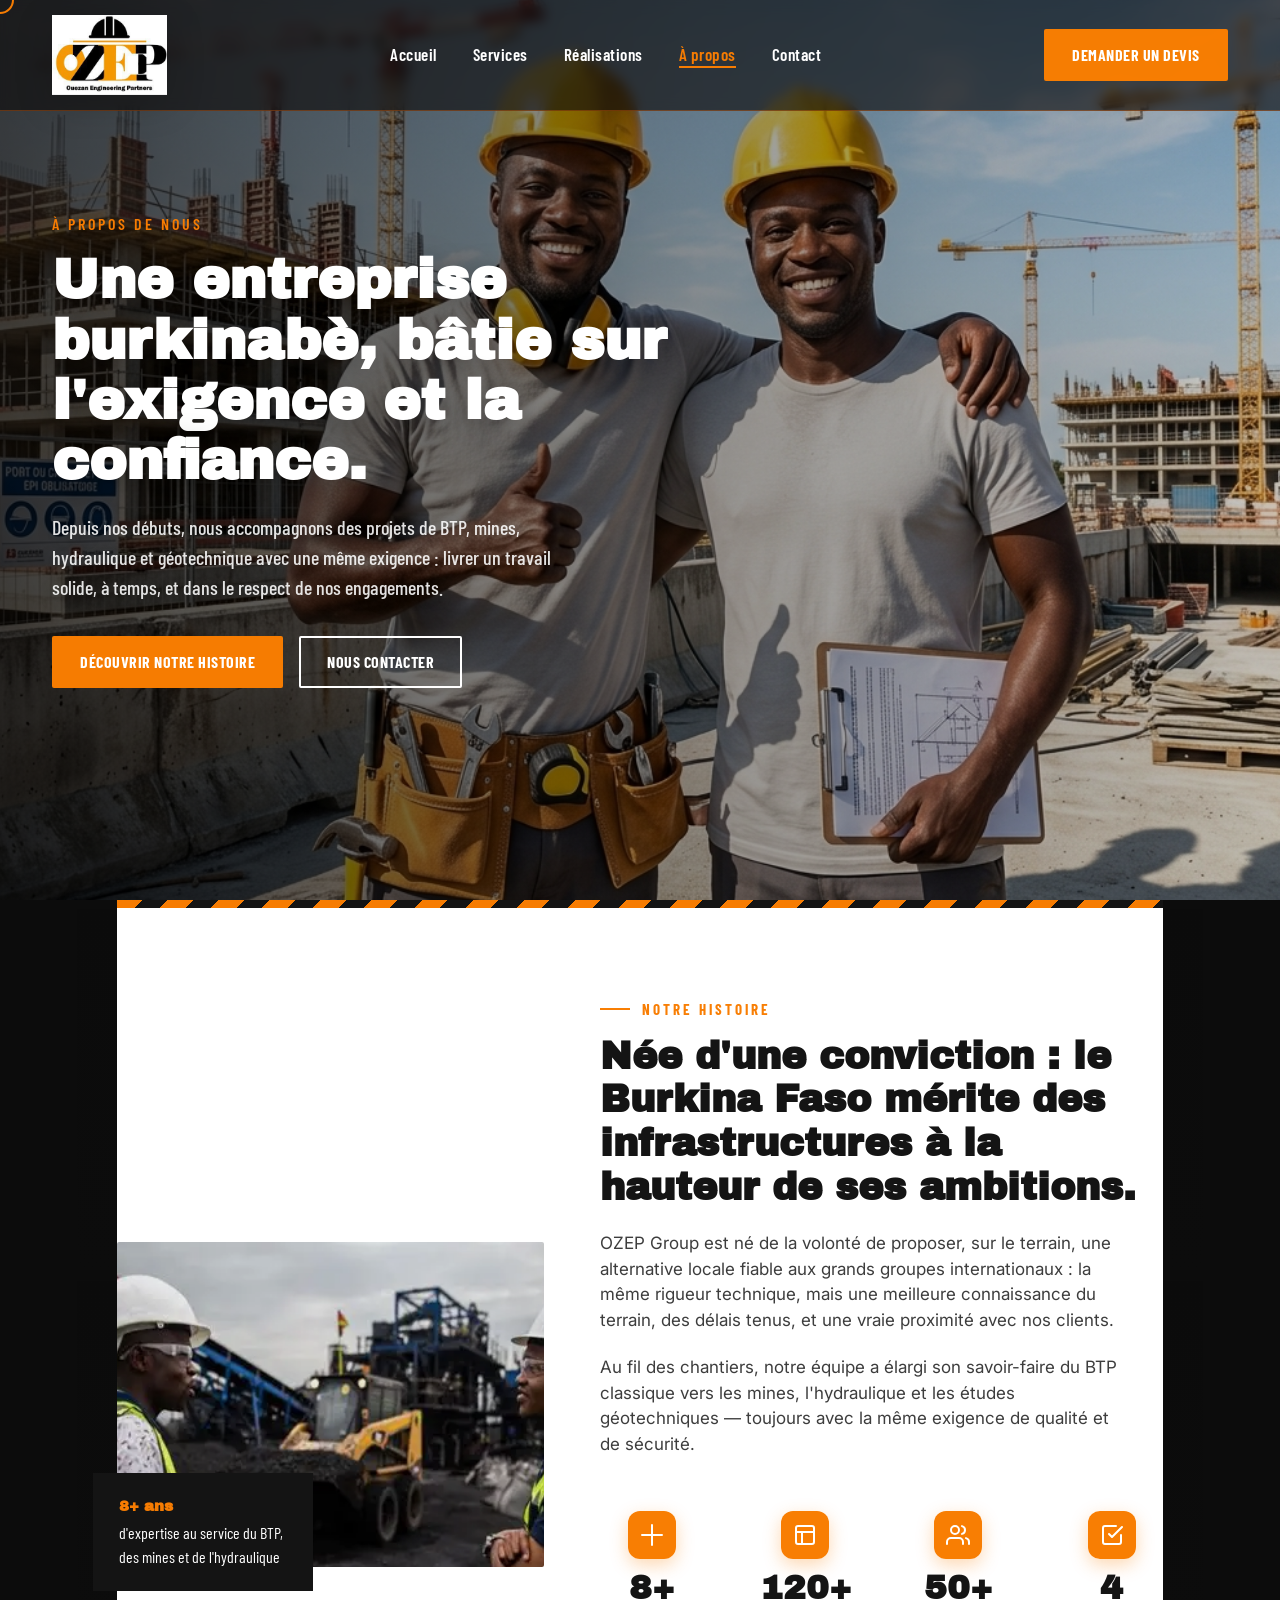
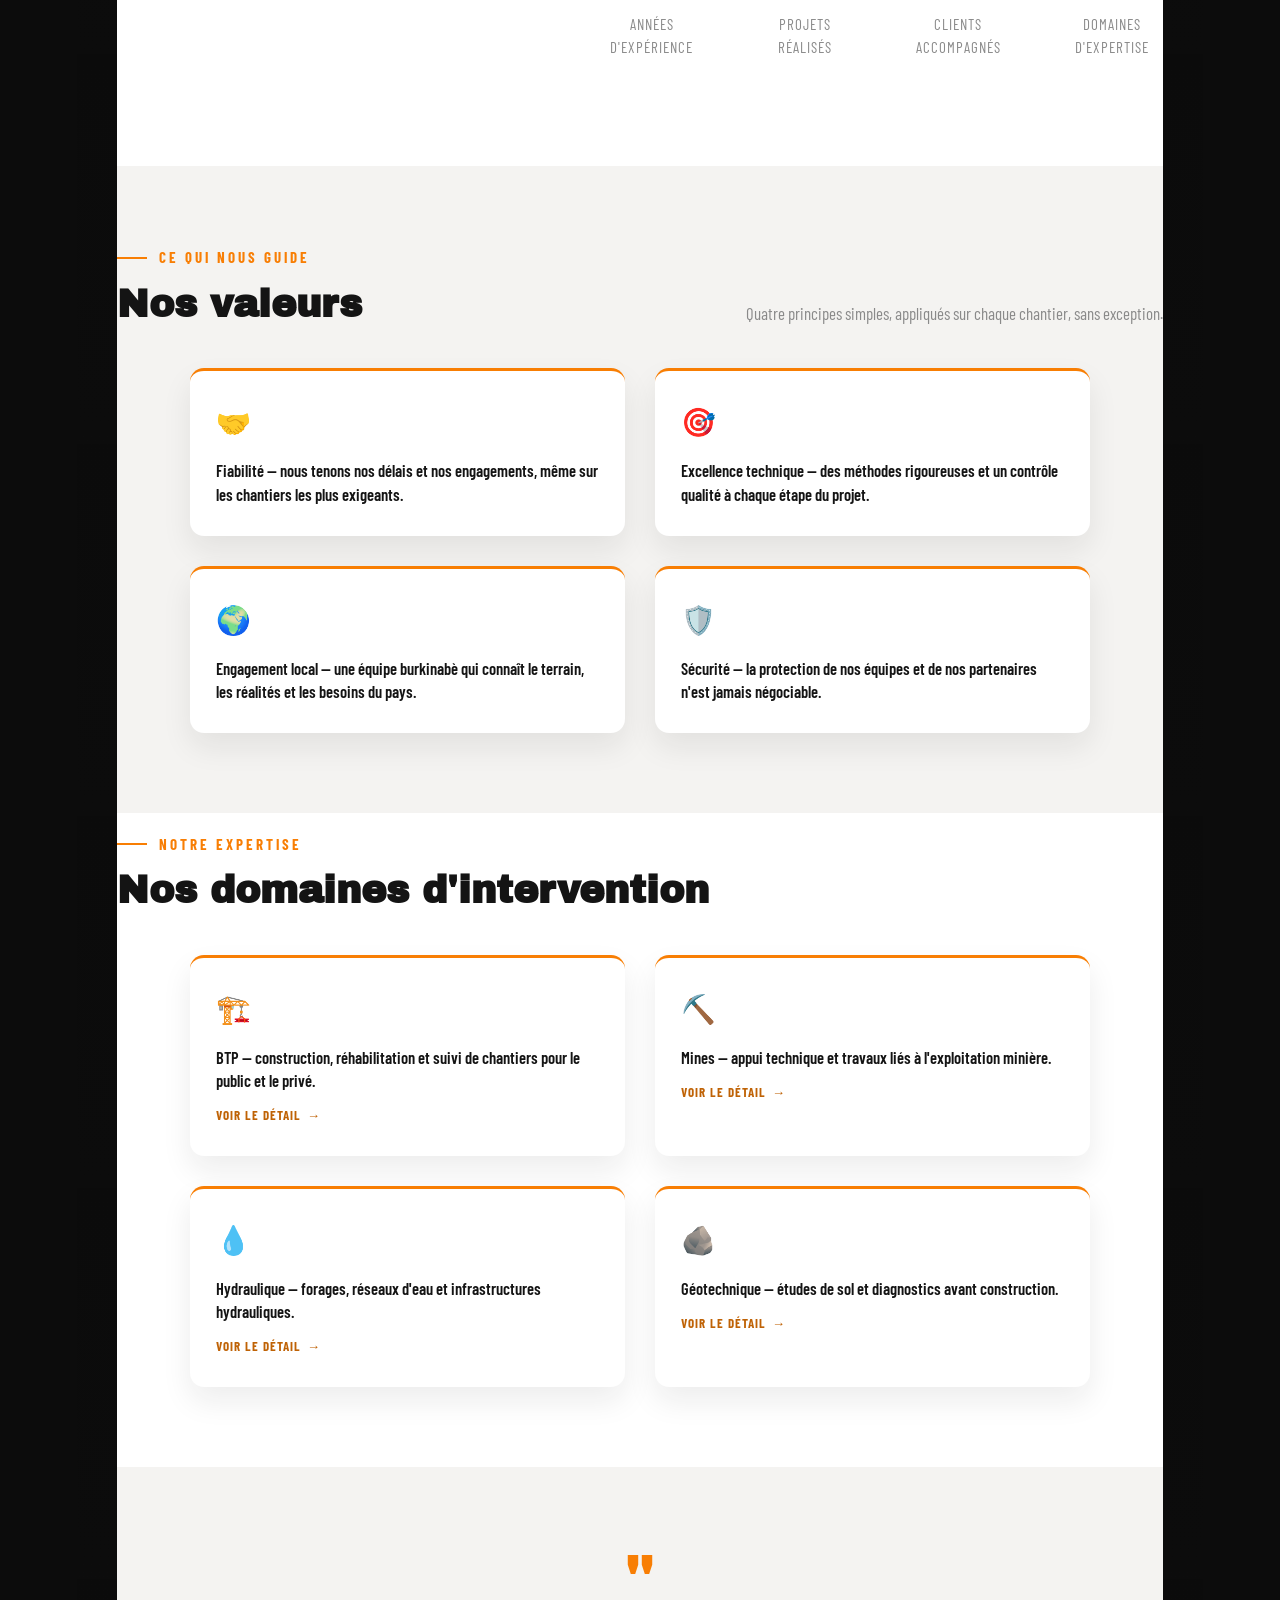
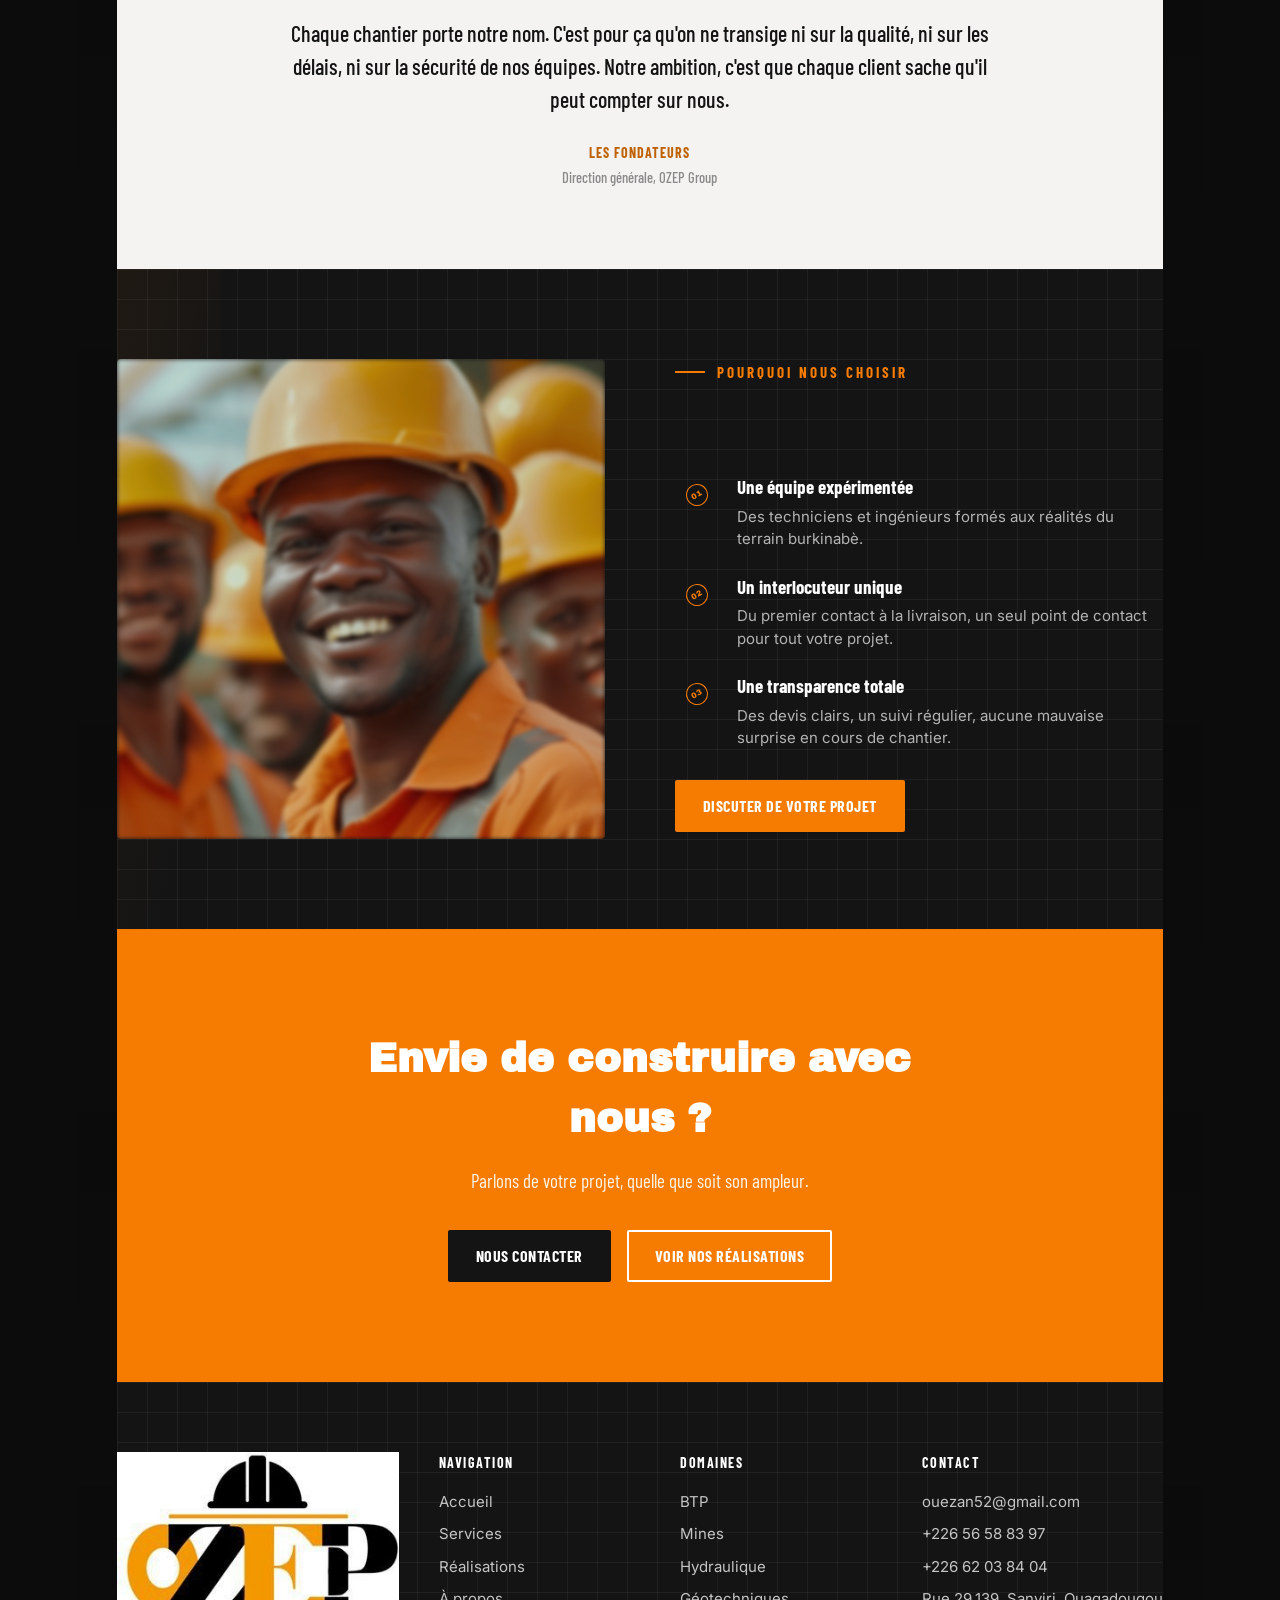
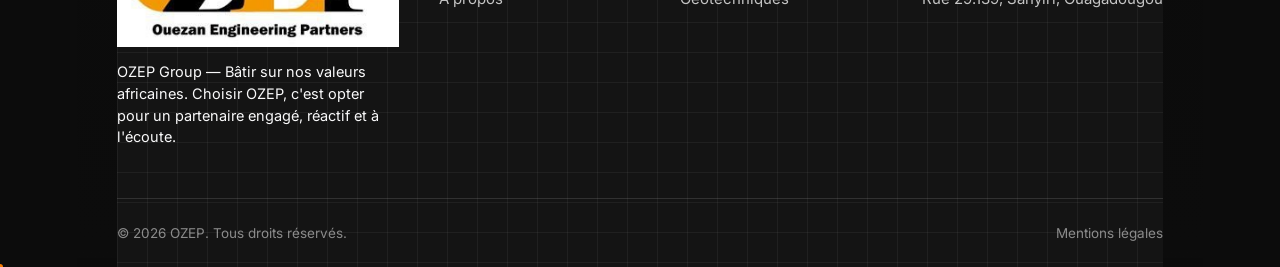
==== commit 53f8f629: "Commit10 - Préparer le bon fichier pour l’IA Dans ce commit, je continue à rendre le site OZEP respo" ====
--- a/site on avance ici au fur et a mesure/ozep corige par claud  tous fait/ozep-accueil/apropos.html
+++ b/site on avance ici au fur et a mesure/ozep corige par claud  tous fait/ozep-accueil/apropos.html
@@ -199,7 +199,7 @@
       <blockquote class="reveal-up">
         <span class="quote-mark">"</span>
         <p>Chaque chantier porte notre nom. C'est pour ça qu'on ne transige ni sur la qualité, ni sur les délais, ni sur la sécurité de nos équipes. Notre ambition, c'est que chaque client sache qu'il peut compter sur nous.</p>
-        <cite>Le Fondateur<span>Direction générale, OZEP Group</span></cite>
+        <cite>Les Fondateurs<span>Direction générale, OZEP Group</span></cite>
       </blockquote>
     </div>
   </section>
--- a/site on avance ici au fur et a mesure/ozep corige par claud  tous fait/ozep-accueil/css/style.css
+++ b/site on avance ici au fur et a mesure/ozep corige par claud  tous fait/ozep-accueil/css/style.css
@@ -73,6 +73,13 @@
 .stripe {
   height: 8px;
   background: repeating-linear-gradient(135deg, var(--orange) 0 18px, var(--black) 18px 36px);
+}
+
+/* Texte d'intro de la page "réalisations", ajouté avant le hero
+   UNIQUEMENT sur téléphone (voir @media max-width:600px pour son
+   style) : caché par défaut sur PC/tablette. */
+.realisations-mobile-intro {
+  display: none;
 }
 
 /* ============================================================
@@ -369,6 +376,11 @@
   display: block;
 }
 
+/* Image de remplacement sur mobile (cachée sur PC/tablette, voir media query) */
+.slide-image {
+  display: none;
+}
+
 .hero.is-expanded .slide.active .slide-bg {
   animation: hero-film-move 6.8s ease-in-out infinite alternate;
 }
@@ -1048,6 +1060,13 @@
   filter: blur(0px) brightness(1);
 }
 
+/* Le logo (image mobile) est caché par défaut : il n'apparaît que sur
+   téléphone (voir @media max-width:600px), où il remplace la grande
+   photo utilisée sur PC/tablette. */
+.why-image-mobile {
+  display: none;
+}
+
 .why-image:hover img {
   transform: scale(1.08);
 }
@@ -1281,6 +1300,11 @@
 .work-track-wrap {
   overflow: hidden;
   position: relative;
+  /* Marge verticale : sans ça, l'ombre "flottante" des cartes
+     (box-shadow) serait coupée en haut/bas par ce overflow:hidden
+     (nécessaire pour cacher le défilement horizontal infini). */
+  padding: 26px 0;
+  margin: -26px 0;
 }
 
 .work-track {
@@ -1312,8 +1336,16 @@
   height: 260px;
   overflow: hidden;
   border-radius: 10px;
-  transition: box-shadow 0.4s ease;
+  transition: box-shadow 0.4s ease, transform 0.4s ease;
   will-change: transform;
+  /* Ombre large et marquée : donne l'impression que la carte flotte
+     au-dessus du fond de la section, plutôt qu'une simple image plate. */
+  box-shadow: 0 22px 46px rgba(20, 20, 20, 0.24), 0 8px 18px rgba(20, 20, 20, 0.14);
+}
+
+.work-card:hover {
+  transform: translateY(-6px);
+  box-shadow: 0 30px 60px rgba(20, 20, 20, 0.30), 0 12px 22px rgba(20, 20, 20, 0.18);
 }
 
 .work-card img {
@@ -1700,13 +1732,13 @@
     font-size: 15px;
   }
 
-  .hero-actions {
+  .hero .hero-actions {
     flex-direction: column;
     gap: 12px;
     width: 100%;
   }
 
-  .hero-actions .btn {
+  .hero .hero-actions .btn {
     width: 100%;
     text-align: center;
   }
@@ -1748,6 +1780,907 @@
   .btn {
     font-size: 14.5px;
     padding: 12px 20px;
+  }
+}
+
+/* ============================================================
+   HERO MOBILE — téléphone uniquement (≤ 600px)
+   Le hero n'est plus fixe/plein écran : il redevient un bloc normal
+   qui défile avec la page (comme sur snydercg.com sur mobile),
+   avec un fondu simple à la place du carrousel 3D desktop/tablette.
+   ============================================================ */
+@media (max-width: 600px) {
+  /* Entête compacte, blanche et transparente (au lieu de noire) */
+  /* Empêche la page de pouvoir défiler horizontalement : les cartes
+     encore cachées (avant leur apparition) sont décalées de 120px vers
+     la droite, ce qui pouvait élargir la page au-delà de l'écran et la
+     décaler tout entière (texte coupé à gauche, espace blanc à droite). */
+  html,
+  body {
+    overflow-x: hidden;
+    max-width: 100%;
+  }
+
+  .nav {
+    height: 84px;
+  }
+
+  .logo-img {
+    height: 56px;
+  }
+
+  header {
+    background: rgba(30, 29, 29, 0.752);
+    backdrop-filter: blur(8px) brightness(1.6) saturate(0.7);
+    -webkit-backdrop-filter: blur(8px) brightness(1.6) saturate(0.7);
+    border-bottom: 1px solid rgba(20, 20, 20, 0.03);
+    /* Empêche l'entête de clignoter/disparaître pendant le scroll sur
+       certains téléphones (bug connu : position:fixed + backdrop-filter
+       mal géré pendant le défilement rapide). On force le téléphone à
+       garder l'entête sur une couche stable à part. */
+    transform: translateZ(0);
+    -webkit-transform: translateZ(0);
+    will-change: transform;
+  }
+
+  header.is-scrolling {
+    background: rgba(51, 20, 1, 0.753);
+    backdrop-filter: blur(10px) brightness(1.15);
+    -webkit-backdrop-filter: blur(10px) brightness(1.15);
+    border-bottom: 1px solid rgba(248, 125, 2, 0.35);
+  }
+
+  /* Fond blanc pour l'espace entre le haut du téléphone (sous l'entête
+     transparente) et le début du hero, au lieu du noir du body */
+  body {
+    background: #ffffff;
+  }
+
+  /* Hamburger foncé pour rester visible sur fond clair */
+  .burger span {
+    background: var(--black);
+  }
+
+  /* Le reste de la page prend toute la largeur de l'écran (plus de bandes noires) */
+  .page-content {
+    width: 100%;
+    margin-left: 0;
+    margin-right: 0;
+    padding: 0;
+    background: none;
+  }
+
+  .page-content .wrap {
+    padding: 0 20px;
+  }
+
+  /* Vidéos remplacées par des images avec effet "Ken Burns" (zoom/pan lent) */
+  .slide-video {
+    display: none;
+  }
+
+  /* On désactive l'animation de fond du PC (tremblement/zoom sur .slide-bg,
+     définie plus bas dans le fichier) : elle se combinait avec notre Ken Burns
+     et créait un "saut" de zoom disgracieux. Sur mobile, seule .slide-image
+     doit bouger, proprement. */
+  .slide-bg {
+    transform: none;
+  }
+
+  .hero.is-expanded .slide.active .slide-bg {
+    animation: none !important;
+  }
+
+  .slide-image {
+    display: block;
+    position: absolute;
+    inset: 0;
+    width: 100%;
+    height: 100%;
+    object-fit: cover;
+    transform: scale(1.02);
+  }
+
+  .slide.active .slide-image {
+    animation: hero-kenburns-a 15s ease-in-out infinite alternate;
+  }
+
+  /* Autres pages (réalisations, à propos, contact...) dont le hero
+     utilise une simple <img> directe dans .slide-bg (pas de vidéo à
+     basculer, donc pas besoin de la classe .slide-image) : même effet
+     "Ken Burns" pour que l'image soit vivante là aussi. Exclut #accueil,
+     qui gère déjà son propre mouvement ci-dessus. */
+  .hero:not(#accueil) .slide-bg img {
+    transform: scale(1.02);
+    animation: hero-kenburns-a 15s ease-in-out infinite alternate;
+  }
+
+  /* Texte d'intro juste après le hero de "réalisations" (mobile
+     uniquement, le PC n'affiche pas ce bloc) */
+  .realisations-mobile-intro {
+    display: block;
+    background: var(--white);
+    color: var(--black);
+    padding: 32px 20px;
+  }
+
+  .realisations-mobile-intro h2 {
+    font-family: var(--font-display);
+    font-size: 26px;
+    line-height: 1.2;
+    margin-bottom: 16px;
+  }
+
+  .realisations-mobile-intro p {
+    font-size: 15px;
+    color: #3d3d3d;
+    margin-bottom: 14px;
+  }
+
+  .realisations-mobile-intro p:last-child {
+    margin-bottom: 0;
+  }
+
+  .slide:nth-child(2n).active .slide-image {
+    animation-name: hero-kenburns-b;
+    animation-duration: 17s;
+  }
+
+  .slide:nth-child(3n).active .slide-image {
+    animation-name: hero-kenburns-c;
+    animation-duration: 14s;
+  }
+
+  .slide:nth-child(4n).active .slide-image {
+    animation-name: hero-kenburns-b;
+    animation-duration: 18s;
+  }
+
+  .slide:nth-child(5n).active .slide-image {
+    animation-name: hero-kenburns-a;
+    animation-duration: 16s;
+  }
+
+  /* Trois variantes de mouvement (zoom + léger déplacement), pour que
+     chaque image se comporte comme un plan de caméra différent au lieu
+     d'un simple zoom répétitif */
+  @keyframes hero-kenburns-a {
+    0% {
+      transform: scale(1.04) translate(0%, 0%);
+    }
+    50% {
+      transform: scale(1.13) translate(-3%, -1.5%);
+    }
+    100% {
+      transform: scale(1.07) translate(-1.5%, 1%);
+    }
+  }
+
+  @keyframes hero-kenburns-b {
+    0% {
+      transform: scale(1.05) translate(0%, 0%);
+    }
+    50% {
+      transform: scale(1.12) translate(3%, -2%);
+    }
+    100% {
+      transform: scale(1.06) translate(2%, 1.5%);
+    }
+  }
+
+  @keyframes hero-kenburns-c {
+    0% {
+      transform: scale(1.1) translate(1%, -1%);
+    }
+    50% {
+      transform: scale(1.03) translate(-1.5%, 0%);
+    }
+    100% {
+      transform: scale(1.12) translate(0%, 1.5%);
+    }
+  }
+
+  /* Fondu propre entre les slides + mise en plein écran (mobile uniquement) :
+     seule la slide active est visible, transform neutralisé pour ignorer
+     le calcul 3D par distance utilisé pour le carrousel desktop/tablette */
+  .slide {
+    left: 0;
+    top: 0;
+    width: 100% !important;
+    height: 100% !important;
+    transform: none !important;
+    border-radius: 0;
+    box-shadow: none;
+    align-items: flex-end;
+    padding-bottom: 40px;
+    opacity: 0 !important;
+    z-index: 1 !important;
+    transition: opacity 0.9s ease !important;
+  }
+
+  .slide.active {
+    opacity: 1 !important;
+    z-index: 5 !important;
+  }
+
+  /* Hero : taille par défaut (apropos/contact/réalisations). La page
+     d'accueil a son propre réglage plus bas (#accueil), plus grand.
+     Hauteur FIXE en pixels (pas en vh) : plus fiable et cohérente
+     entre téléphones que le pourcentage d'écran, comme sur services. */
+  .hero {
+    position: relative;
+    inset: auto;
+    margin-top: 100px;
+    height: 400px;
+    min-height: 400px;
+    max-height: 400px;
+  }
+
+  .hero-scene,
+  .hero-track {
+    position: absolute;
+    inset: 0;
+  }
+
+  .slide-bg::after {
+    background: linear-gradient(180deg, rgba(0,0,0,0.05) 0%, rgba(0,0,0,0.30) 55%, rgba(0,0,0,0.85) 100%);
+  }
+
+  .slide-content {
+    padding: 0 20px;
+    transform: translateX(-36px) !important;
+    transition: opacity 0.9s cubic-bezier(.16,1,.3,1) 0.12s, transform 0.9s cubic-bezier(.16,1,.3,1) 0.12s !important;
+  }
+
+  .hero.is-expanded .slide.active .slide-content {
+    transform: translateX(0) !important;
+  }
+
+  /* On garde uniquement le titre en gras par défaut, on masque le
+     petit texte fin (la page d'accueil le remet, voir #accueil) */
+  .slide-content p {
+    display: none;
+  }
+
+  /* Boutons du hero : style "lien" discret (texte + »), comme Snyder.
+     Scopé à ".hero" précisément : la section CTA plus bas ("Un projet
+     en tête ?") réutilise la même classe .hero-actions juste pour sa
+     mise en page, et se retrouvait avec ces boutons orange sans fond
+     par erreur — invisibles sur son propre fond orange.
+     Un soulignement fin est ajouté pour bien sentir que c'est cliquable. */
+  .hero .hero-actions {
+    flex-direction: column;
+    align-items: flex-start;
+    gap: 10px;
+    margin-top: 6px;
+  }
+
+  .hero .hero-actions .btn {
+    background: none !important;
+    border: none !important;
+    box-shadow: none !important;
+    padding: 0 !important;
+    color: var(--orange) !important;
+    font-size: 14.5px;
+    border-bottom: 1px solid rgba(248, 125, 2, 0.55) !important;
+    padding-bottom: 2px !important;
+  }
+
+  .hero .hero-actions .btn::before {
+    display: none;
+  }
+
+  .hero .hero-actions .btn::after {
+    content: " »";
+  }
+
+  /* ============================================================
+     Réglages UNIQUEMENT pour le hero de la page d'accueil (#accueil) :
+     plus grand, plus sombre, texte descriptif visible. Les autres
+     pages gardent le modèle d'origine ci-dessus (46vh, etc.), grâce
+     au sélecteur #accueil qui est toujours prioritaire.
+     ============================================================ */
+  .hero#accueil {
+    margin-top: 0;
+    height: 92vh;
+    min-height: 640px;
+    max-height: 900px;
+  }
+
+  /* Assombrit nettement plus le bas de l'image, pour que la bande
+     orange/noir ("zone de chantier") juste sous le hero morde bien
+     sur une zone déjà très sombre — plus de rupture nette vers du
+     blanc. Le haut reste un peu plus clair pour distinguer la photo. */
+  #accueil .slide-bg::after {
+    background: linear-gradient(180deg, rgba(0, 0, 0, 0) 0%, rgba(0,0,0,0.30) 40%, rgba(0, 0, 0, 0.067) 70%, rgba(0, 0, 0, 0.16) 100%);
+  }
+
+  /* Photo légèrement assombrie elle-même (en plus du dégradé
+     ci-dessus), pour un rendu plus sombre et dramatique dans
+     l'ensemble — c'est ici qu'ajuster si tu veux encore plus/moins
+     sombre (0.72 = 72% de la luminosité normale). */
+  #accueil .slide-image {
+    filter: brightness(1) contrast(1.08) saturate(1.05);
+  }
+
+  #accueil .slide-content p {
+    display: block;
+    font-size: 15.5px;
+    margin-bottom: 22px;
+  }
+
+  .hero-nav {
+    bottom: 12px;
+    padding: 0 20px;
+  }
+
+  .dot {
+    width: 18px;
+  }
+
+  .arrow-btn {
+    width: 32px;
+    height: 32px;
+  }
+
+  .page-content {
+    margin-top: 0;
+  }
+
+  /* Les 3 statistiques restent sur une seule ligne sur mobile
+     (au lieu de s'empiler), avec des tailles réduites. Le bloc du
+     milieu a des styles écrits en direct dans le HTML (inline) : on
+     doit utiliser !important pour passer au-dessus. */
+  .intro-stats {
+    display: flex;
+    flex-wrap: nowrap !important;
+    gap: 6px;
+    justify-content: space-between;
+  }
+
+  .intro-stats .stat {
+    flex: 1 1 0 !important;
+    max-width: none !important;
+    min-width: 0;
+    padding: 8px 3px !important;
+  }
+
+  .intro-stats .stat-icon {
+    width: 32px !important;
+    height: 32px !important;
+    border-radius: 8px !important;
+    margin-bottom: 4px !important;
+  }
+
+  .intro-stats .stat-icon svg {
+    width: 16px !important;
+    height: 16px !important;
+  }
+
+  .intro-stats .stat b {
+    font-size: 19px !important;
+  }
+
+  .intro-stats .stat span {
+    font-size: 9px !important;
+    letter-spacing: 0.2px !important;
+  }
+
+  /* Bloc du milieu ("Bâtir sur nos valeurs africaines") : réduit pour
+     tenir sur la même ligne que les 2 autres */
+  .intro-stats .stat:nth-child(2) > div:first-child {
+    width: 34px !important;
+    height: 34px !important;
+    margin-bottom: 5px !important;
+  }
+
+  .intro-stats .stat:nth-child(2) > div:first-child svg {
+    width: 16px !important;
+    height: 16px !important;
+  }
+
+  .intro-stats .stat:nth-child(2) > b {
+    font-size: 10px !important;
+    line-height: 1.25 !important;
+  }
+
+  .intro-stats .stat:nth-child(2) > b span {
+    font-size: 10px !important;
+  }
+
+  .intro-stats .stat:nth-child(2) > span {
+    font-size: 8px !important;
+    margin-top: 3px !important;
+  }
+
+  /* Transition entre les 2 photos "Qui sommes-nous" : glissement
+     latéral. La photo qui arrive vient de la gauche pendant que celle
+     qui s'en va part vers la droite (comme un carrousel "push"). La
+     toute première photo (terrain) reste affichée normalement dès
+     l'arrivée sur la page, sans jouer cette transition au chargement. */
+  .intro-img {
+    transition: transform 0.85s cubic-bezier(0.65, 0, 0.35, 1) !important;
+    opacity: 1 !important;
+  }
+
+  .intro-img-terrain {
+    transform: translateX(0) !important;
+  }
+
+  .intro-img-terrain.inactive {
+    transform: translateX(100%) !important;
+  }
+
+  .intro-img-bureau {
+    transform: translateX(-100%) !important;
+  }
+
+  .intro-img-bureau.active {
+    transform: translateX(0) !important;
+  }
+
+  /* Les icônes des 3 statistiques montent/descendent en boucle,
+     chacune légèrement décalée pour un effet plus naturel */
+  .intro-stats .stat-icon,
+  .intro-stats .stat:nth-child(2) > div:first-child {
+    animation: stat-icon-bob 2.6s ease-in-out infinite;
+  }
+
+  .intro-stats .stat:nth-child(1) .stat-icon {
+    animation-delay: 0s;
+  }
+
+  .intro-stats .stat:nth-child(2) > div:first-child {
+    animation-delay: 0.3s;
+  }
+
+  .intro-stats .stat:nth-child(3) .stat-icon {
+    animation-delay: 0.6s;
+  }
+
+  @keyframes stat-icon-bob {
+    0%, 100% {
+      transform: translateY(0);
+    }
+    50% {
+      transform: translateY(-6px);
+    }
+  }
+
+  /* Le bloc "Qui sommes-nous" ne doit plus attendre le scroll pour
+     apparaître : il est visible dès l'arrivée sur la page (on annule
+     l'état caché de .stagger-reveal, en plus prioritaire grâce aux
+     deux classes .intro-text.stagger-reveal) */
+  .intro-text.stagger-reveal > * {
+    opacity: 1;
+    transform: translateY(0);
+  }
+
+  /* Texte "Qui sommes-nous" vivant : un léger reflet lumineux balaie
+     le titre en continu ET le titre flotte doucement de haut en bas,
+     pour une vraie impression de mouvement, pas seulement de couleur. */
+  .intro-text .section-title {
+    background: linear-gradient(100deg, var(--black) 42%, var(--orange) 50%, var(--black) 58%);
+    background-size: 260% 100%;
+    -webkit-background-clip: text;
+    background-clip: text;
+    color: transparent;
+    -webkit-text-fill-color: transparent;
+    animation: intro-text-shimmer 6.5s ease-in-out infinite, intro-text-float 4.5s ease-in-out infinite;
+  }
+
+  @keyframes intro-text-shimmer {
+    0% {
+      background-position: 200% 0;
+    }
+    100% {
+      background-position: -60% 0;
+    }
+  }
+
+  @keyframes intro-text-float {
+    0%, 100% {
+      transform: translateY(0);
+    }
+    50% {
+      transform: translateY(-6px);
+    }
+  }
+
+  /* ============================================================
+     Cartes "Nos domaines d'activité" — refonte mobile :
+     l'image devient le FOND de la carte (au lieu d'être en dessous
+     du texte), le texte se lit par-dessus avec un dégradé sombre.
+     ============================================================ */
+  .service-card {
+    position: relative;
+    height: 300px; /* hauteur FIXE et précise (plus fiable entre
+                       navigateurs qu'une hauteur "minimale") : l'image
+                       et le voile se calent dessus à coup sûr, sans
+                       ambiguïté possible selon le téléphone/navigateur */
+    display: block;
+    isolation: isolate;
+  }
+
+  /* Le PC fait apparaître les cartes en fondu depuis opacity:0 + scale(0.8)
+     (règle .service-card plus haut) ET la classe .reveal-zoom (présente sur
+     ces mêmes cartes en HTML) refait la même chose en double avec sa propre
+     transition. Sur mobile, l'entrée est gérée à 100% en temps réel par le
+     scroll (voir plus bas + js/script.js) : ces deux transitions CSS venaient
+     "lisser"/retarder chaque mise à jour du JS, ce qui donnait cet effet de
+     flash gris/terne avant que la carte n'apparaisse. On les neutralise ici
+     avec un sélecteur plus précis (.service-card.reveal-zoom) pour être sûr
+     de l'emporter sur les deux règles d'origine. */
+  .service-card.reveal-zoom {
+    /* Seulement horizontal + léger balancement : plus de composante
+       verticale, pour ne plus du tout sentir la carte "monter depuis
+       le bas" — uniquement l'impression qu'elle vient de la droite.
+       Mouvement encore plus lent (2.2s). */
+    opacity: 0 !important;
+    transform: translateX(120px) rotate(9deg) !important;
+    transition: opacity 2.2s cubic-bezier(0.22, 1, 0.36, 1), transform 2.2s cubic-bezier(0.22, 1, 0.36, 1) !important;
+  }
+
+  .service-card.reveal-zoom.is-visible {
+    opacity: 1 !important;
+    transform: translateX(0) rotate(0deg) !important;
+  }
+
+  .service-img {
+    position: absolute;
+    inset: 0;
+    height: 100%;
+    z-index: 1;
+  }
+
+  .service-img img {
+    position: absolute;
+    inset: 0;
+    width: 100%;
+    height: 100%;
+    object-fit: cover;
+    /* Assombrit directement la photo (au lieu d'un voile posé par-dessus) :
+       couvre donc TOUJOURS 100% de l'image, sans risque de mauvais
+       positionnement. Ajustable : plus le chiffre est petit, plus c'est
+       sombre (0.55 = photo à 55% de sa luminosité normale). */
+    filter: brightness(0.45) saturate(0.9);
+  }
+
+  /* La 2e image (utilisée pour la bascule au toucher) est cachée par
+     défaut, et devient visible quand on touche la carte */
+  .service-img img:last-child {
+    opacity: 0;
+    transition: opacity 0.6s ease;
+  }
+
+  .service-card.show-alt-img .service-img img:last-child {
+    opacity: 1;
+  }
+
+  .service-card.show-alt-img .service-img img:first-child {
+    opacity: 0;
+  }
+
+  .service-body {
+    background: none;
+    position: relative;
+    z-index: 3;
+    min-height: 230px;
+    display: flex;
+    flex-direction: column;
+    justify-content: flex-end;
+    padding: 20px 18px 22px;
+  }
+
+  /* Le voile sombre séparé (::after) posait problème (mal positionné /
+     cachait l'image chez toi) : on l'a retiré. On assombrit maintenant
+     directement la photo elle-même (voir règle .service-img img plus bas),
+     ce qui est plus simple et toujours fiable, sans couche en plus. */
+
+  .service-card h3,
+  .service-card .service-link {
+    color: var(--white);
+  }
+
+  .service-card p {
+    color: rgba(255, 255, 255, 0.82);
+  }
+
+  /* Entrée au scroll : gérée en JavaScript (voir js/script.js), pour
+     un mouvement continu, lié à la position du scroll, avec la
+     direction qui s'inverse selon qu'on descend ou qu'on remonte.
+     On part juste d'un état neutre ici. */
+  .service-card {
+    will-change: transform, opacity;
+  }
+
+  /* Une fois affichée, la carte reste vivante : léger mouvement
+     continu haut/bas/gauche/droite (appliqué au contenu texte, pas à
+     la carte elle-même, pour ne pas entrer en conflit avec le
+     positionnement piloté par le scroll). */
+  .service-card.is-visible .service-body {
+    animation: service-body-float 5s ease-in-out infinite;
+  }
+
+  @keyframes service-body-float {
+    0%, 100% {
+      transform: translate(0, 0);
+    }
+    25% {
+      transform: translate(3px, -4px);
+    }
+    50% {
+      transform: translate(-3px, 2px);
+    }
+    75% {
+      transform: translate(2px, 3px);
+    }
+  }
+
+  .service-card.is-visible .service-img img:first-child {
+    animation: service-img-breathe 6s ease-in-out infinite alternate;
+  }
+
+  @keyframes service-img-breathe {
+    0% {
+      transform: scale(1);
+    }
+    100% {
+      transform: scale(1.08);
+    }
+  }
+
+  .service-card.is-visible .service-num {
+    animation: service-num-pulse 2.8s ease-in-out infinite;
+  }
+
+  @keyframes service-num-pulse {
+    0%, 100% {
+      opacity: 1;
+    }
+    50% {
+      opacity: 0.5;
+    }
+  }
+
+  .service-card.is-visible .service-link::after {
+    display: inline-block;
+    animation: service-link-nudge 1.6s ease-in-out infinite;
+  }
+
+  @keyframes service-link-nudge {
+    0%, 100% {
+      transform: translateX(0);
+    }
+    50% {
+      transform: translateX(6px);
+    }
+  }
+
+  /* "Réalisations" : léger mouvement de flottement continu sur les
+     cartes du carrousel, en plus de l'ombre large — renforce la
+     sensation qu'elles "survolent" le fond, chacune légèrement
+     décalée dans le temps pour un effet plus naturel. */
+  .work-card {
+    animation: work-card-float 4.5s ease-in-out infinite;
+  }
+
+  .work-card:nth-child(2n) {
+    animation-delay: 0.7s;
+  }
+
+  .work-card:nth-child(3n) {
+    animation-delay: 1.4s;
+  }
+
+  .work-card:nth-child(4n) {
+    animation-delay: 2.1s;
+  }
+
+  @keyframes work-card-float {
+    0%, 100% {
+      transform: translateY(0);
+      box-shadow: 0 22px 46px rgba(20, 20, 20, 0.24), 0 8px 18px rgba(20, 20, 20, 0.14);
+    }
+    50% {
+      transform: translateY(-8px);
+      box-shadow: 0 30px 58px rgba(20, 20, 20, 0.20), 0 12px 22px rgba(20, 20, 20, 0.10);
+    }
+  }
+
+  /* ============================================================
+     FOOTER — présentation mobile "futuriste" mais discrète : une
+     ligne lumineuse fine qui balaie le haut du footer en continu
+     (seule vraie animation ici), et les 3 colonnes de liens en
+     accordéon (on touche le titre pour déplier/replier), plus
+     pratique qu'une longue liste empilée sur petit écran.
+     ============================================================ */
+  footer {
+    position: relative;
+  }
+
+  footer::before {
+    content: '';
+    position: absolute;
+    top: 0;
+    left: 0;
+    right: 0;
+    height: 2px;
+    background: linear-gradient(90deg, transparent 0%, var(--orange) 50%, transparent 100%);
+    background-size: 220% 100%;
+    animation: footer-glow-sweep 7s linear infinite;
+  }
+
+  @keyframes footer-glow-sweep {
+    0% {
+      background-position: 220% 0;
+    }
+    100% {
+      background-position: -220% 0;
+    }
+  }
+
+  .footer-grid {
+    grid-template-columns: 1fr;
+    gap: 0;
+    padding-bottom: 10px;
+  }
+
+  .footer-grid > div:first-child {
+    margin-bottom: 30px;
+  }
+
+  .footer-col {
+    border-bottom: 1px solid rgba(255, 255, 255, 0.08);
+  }
+
+  .footer-col h5 {
+    display: flex;
+    align-items: center;
+    justify-content: space-between;
+    margin-bottom: 0;
+    padding: 16px 2px;
+    cursor: pointer;
+  }
+
+  /* Petit "+" qui devient "×" (rotation 45°) quand la colonne est ouverte */
+  .footer-col h5::after {
+    content: '+';
+    font-size: 20px;
+    font-weight: 400;
+    color: var(--orange);
+    transition: transform 0.3s ease;
+  }
+
+  .footer-col.is-open h5::after {
+    transform: rotate(45deg);
+  }
+
+  .footer-col ul {
+    max-height: 0;
+    overflow: hidden;
+    opacity: 0;
+    transition: max-height 0.35s ease, opacity 0.3s ease;
+  }
+
+  .footer-col.is-open ul {
+    max-height: 320px;
+    opacity: 1;
+    padding-bottom: 16px;
+  }
+
+  /* ============================================================
+     "Pourquoi nous choisir" — présentation mobile différente du PC :
+     une ligne verticale, et chaque point (Expertise/Sécurité/Délais)
+     en sort au fil du scroll, comme une branche qui se déplie. Photo
+     réduite dans le coin en haut à droite. Fond noir + grille en
+     pointillés d'origine conservés tels quels.
+     ============================================================ */
+  .why-grid {
+    display: block;
+    position: relative;
+    padding-top: 4px;
+  }
+
+  .why-grid > div:nth-child(2) {
+    padding-right: 108px; /* laisse la place à la petite photo à droite */
+  }
+
+  .why-image.reveal-spin {
+    position: absolute;
+    top: 170px;
+    right: 0;
+    width: 92px;
+    height: 92px;
+    margin: 0;
+    border-radius: 12px;
+    will-change: transform;
+    /* Toujours visible, sans animation d'entrée en rotation (celle-ci
+       entrerait en conflit avec le mouvement de scroll géré en JS
+       ci-dessous, les deux touchant "transform"). Le JS contrôle 100%
+       du transform pour le mouvement parallax. */
+    opacity: 1;
+    transform: none;
+    transition: none;
+  }
+
+  .why-image.reveal-spin img {
+    height: 100%;
+    width: 100%;
+  }
+
+  /* Sur téléphone : la grande photo PC est cachée, le logo la remplace
+     dans le petit cadre. Le logo a probablement un fond clair/blanc,
+     donc on l'affiche en "contain" (pas rogné) avec un fond blanc et
+     un peu de marge intérieure, plutôt qu'en "cover" comme la photo. */
+  .why-image-desktop {
+    display: none;
+  }
+
+  .why-image-mobile {
+    display: block;
+    height: 100%;
+    width: 100%;
+    object-fit: contain;
+    background: var(--white);
+    padding: 10px;
+  }
+
+  .why-grid .section-title {
+    font-size: 24px;
+  }
+
+  .why-list {
+    position: relative;
+    margin-top: 26px;
+    padding-left: 4px;
+  }
+
+  /* La ligne verticale, alignée sur le centre des icônes rondes
+     (44px de large, donc centre à 22px du bord gauche de .why-list) */
+  .why-list::before {
+    content: '';
+    position: absolute;
+    left: 21px;
+    top: 6px;
+    bottom: 6px;
+    width: 2px;
+    background: linear-gradient(180deg, var(--orange) 0%, rgba(248, 125, 2, 0.15) 100%);
+  }
+
+  /* La ligne d'un point (icône + texte) reste en place, immobile :
+     c'est le texte qui bouge (voir plus bas), pas toute la rangée */
+  .why-item {
+    opacity: 1;
+    transform: none;
+    align-items: flex-start;
+  }
+
+  /* Le rond ✓ reste posé sur la ligne (fond noir plein pour bien la
+     recouvrir visuellement à cet endroit) et rebondit à l'apparition */
+  .why-item .icon {
+    background: var(--black);
+    position: relative;
+    z-index: 2;
+    transform: scale(0.3) rotate(-160deg);
+    transition: transform 0.7s cubic-bezier(0.34, 1.56, 0.64, 1);
+  }
+
+  .why-item.is-visible .icon {
+    transform: scale(1) rotate(0deg);
+  }
+
+  /* Le texte "sort" de la ligne : léger glissement local depuis la
+     ligne elle-même, pas un grand glissement depuis le bord de l'écran */
+  .why-item > div:last-child {
+    opacity: 0;
+    transform: translateX(-22px);
+    transition: opacity 0.6s ease, transform 0.6s cubic-bezier(0.22, 1, 0.36, 1);
+  }
+
+  .why-item.is-visible > div:last-child {
+    opacity: 1;
+    transform: translateX(0);
   }
 }
 
--- a/site on avance ici au fur et a mesure/ozep corige par claud  tous fait/ozep-accueil/css/pages-extra.css
+++ b/site on avance ici au fur et a mesure/ozep corige par claud  tous fait/ozep-accueil/css/pages-extra.css
@@ -508,7 +508,11 @@
     flex-direction: column;
     gap: 30px;
   }
+  .realisations-text {
+    order: 1;
+  }
   .realisations-image {
+    order: 2;
     flex: 0 0 auto;
     max-width: 100%;
     width: 100%;
@@ -518,6 +522,40 @@
   }
   .realisations-text .section-title {
     font-size: 28px;
+  }
+}
+
+/* ============================================================
+   TÉLÉPHONE (≤600px) — tailles affinées + entrée de l'image (elle
+   n'en avait pas), avec la même méthode fiable que le reste du site.
+   ============================================================ */
+@media (max-width: 600px) {
+  .realisations-presentation {
+    padding: 50px 0;
+  }
+
+  .realisations-image img {
+    height: 230px;
+  }
+
+  .realisations-text .section-title {
+    font-size: 25px;
+  }
+
+  .realisations-text p {
+    font-size: 15px;
+    line-height: 1.6;
+  }
+
+  .realisations-image {
+    opacity: 0;
+    transform: translateY(28px);
+    transition: opacity 0.7s ease, transform 0.7s cubic-bezier(0.22, 1, 0.36, 1);
+  }
+
+  .realisations-image.is-visible {
+    opacity: 1;
+    transform: translateY(0);
   }
 }
 
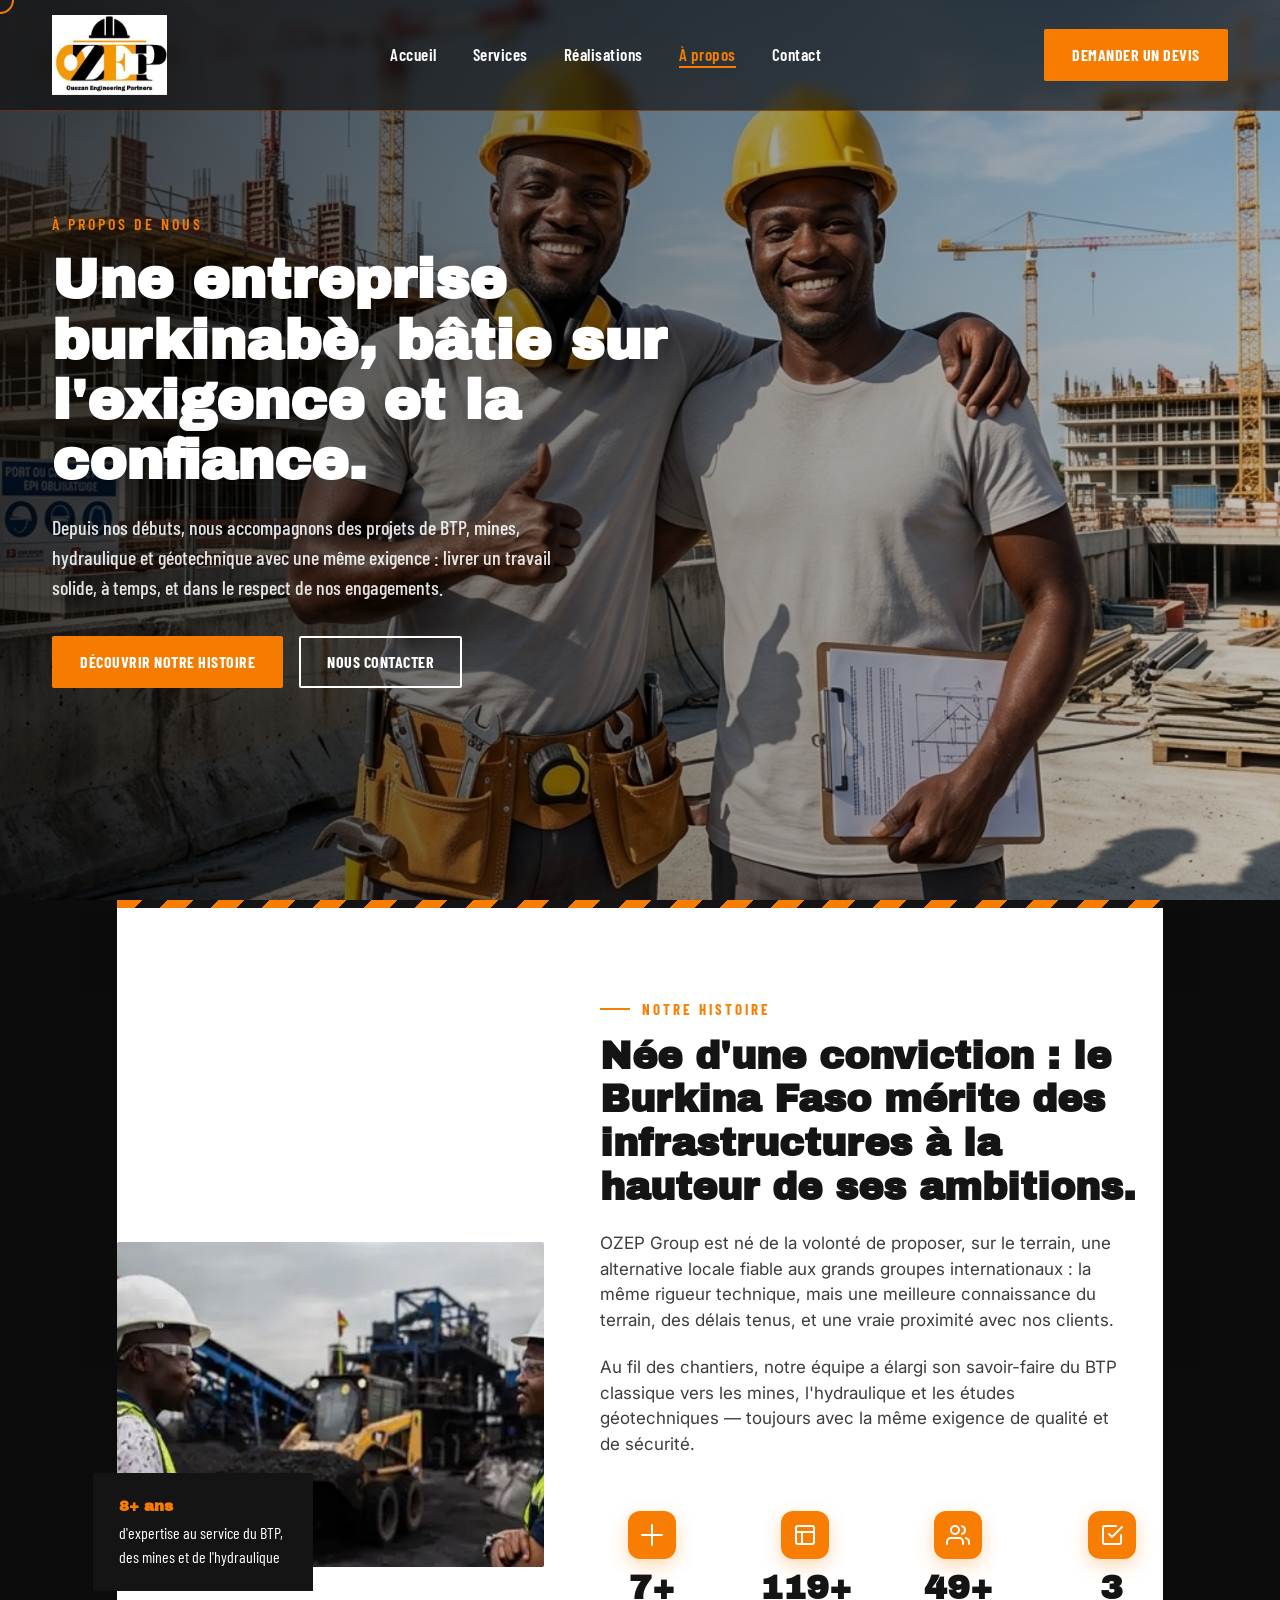
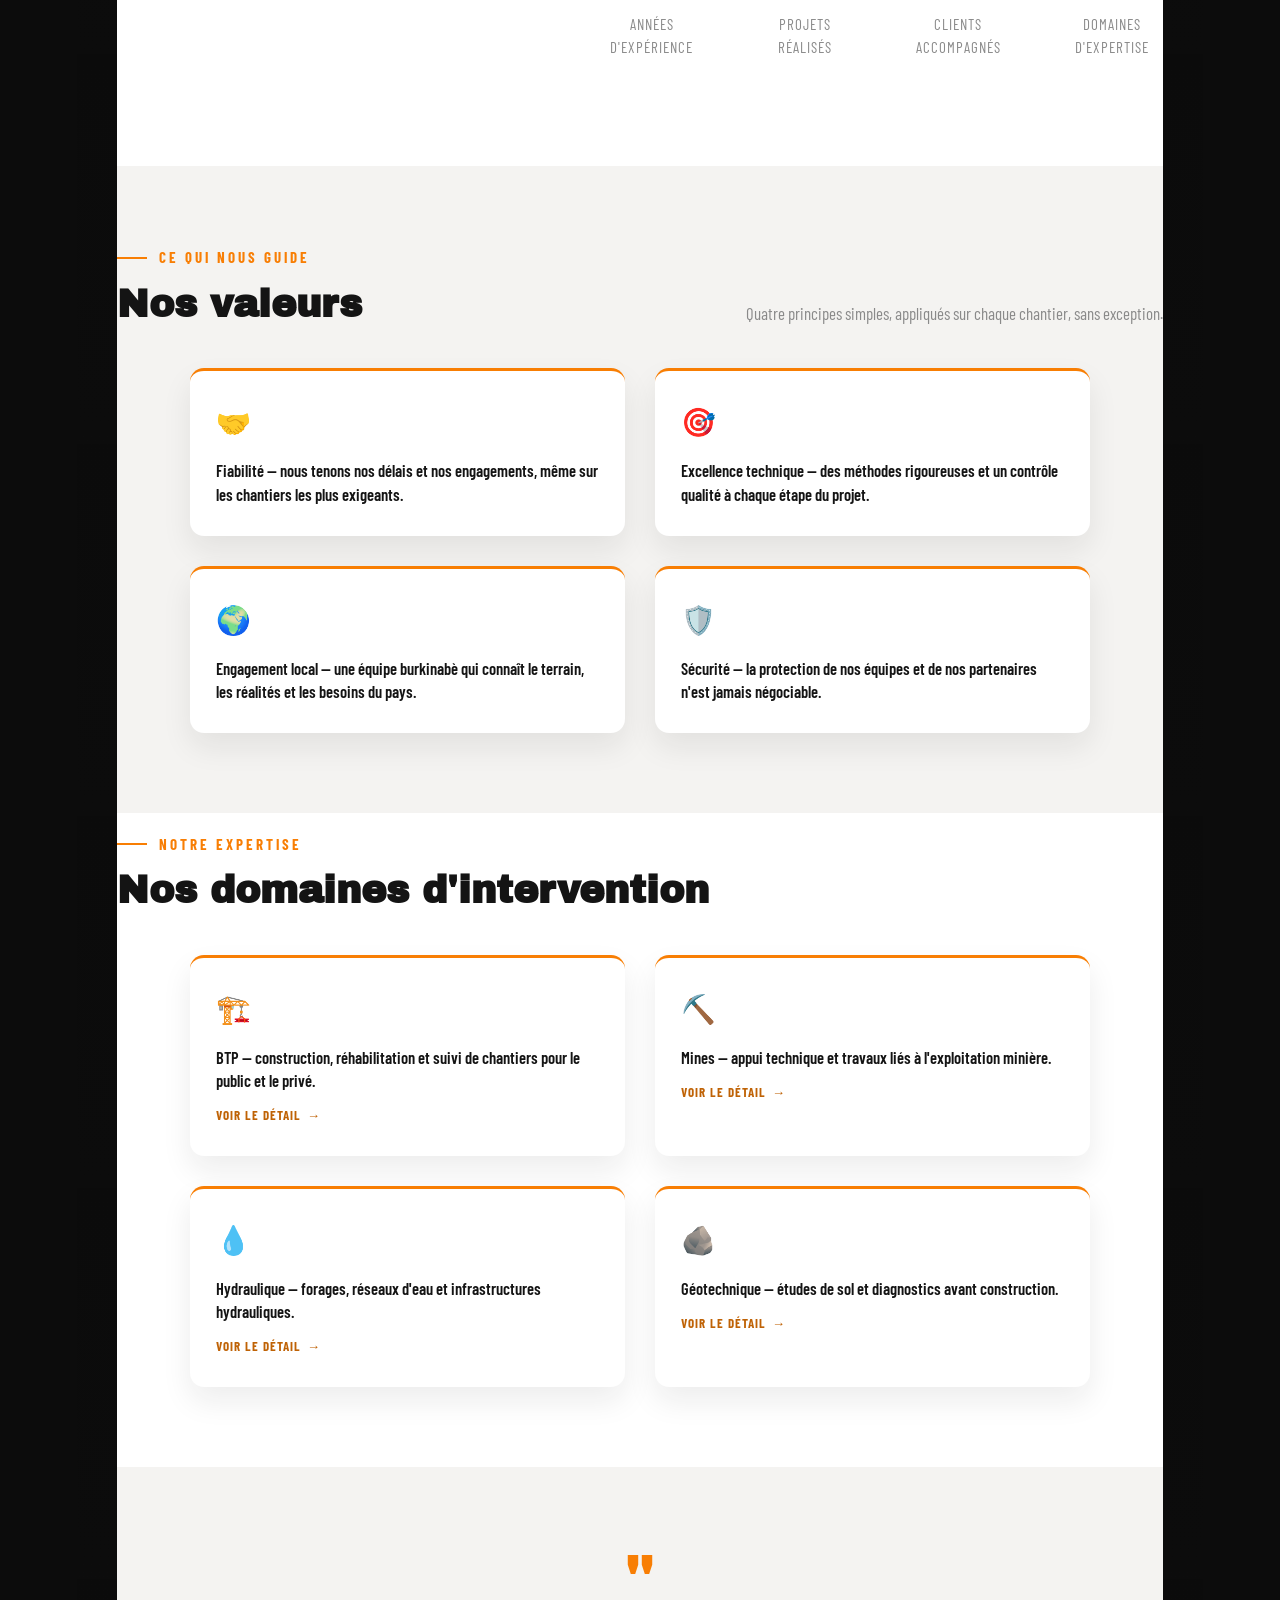
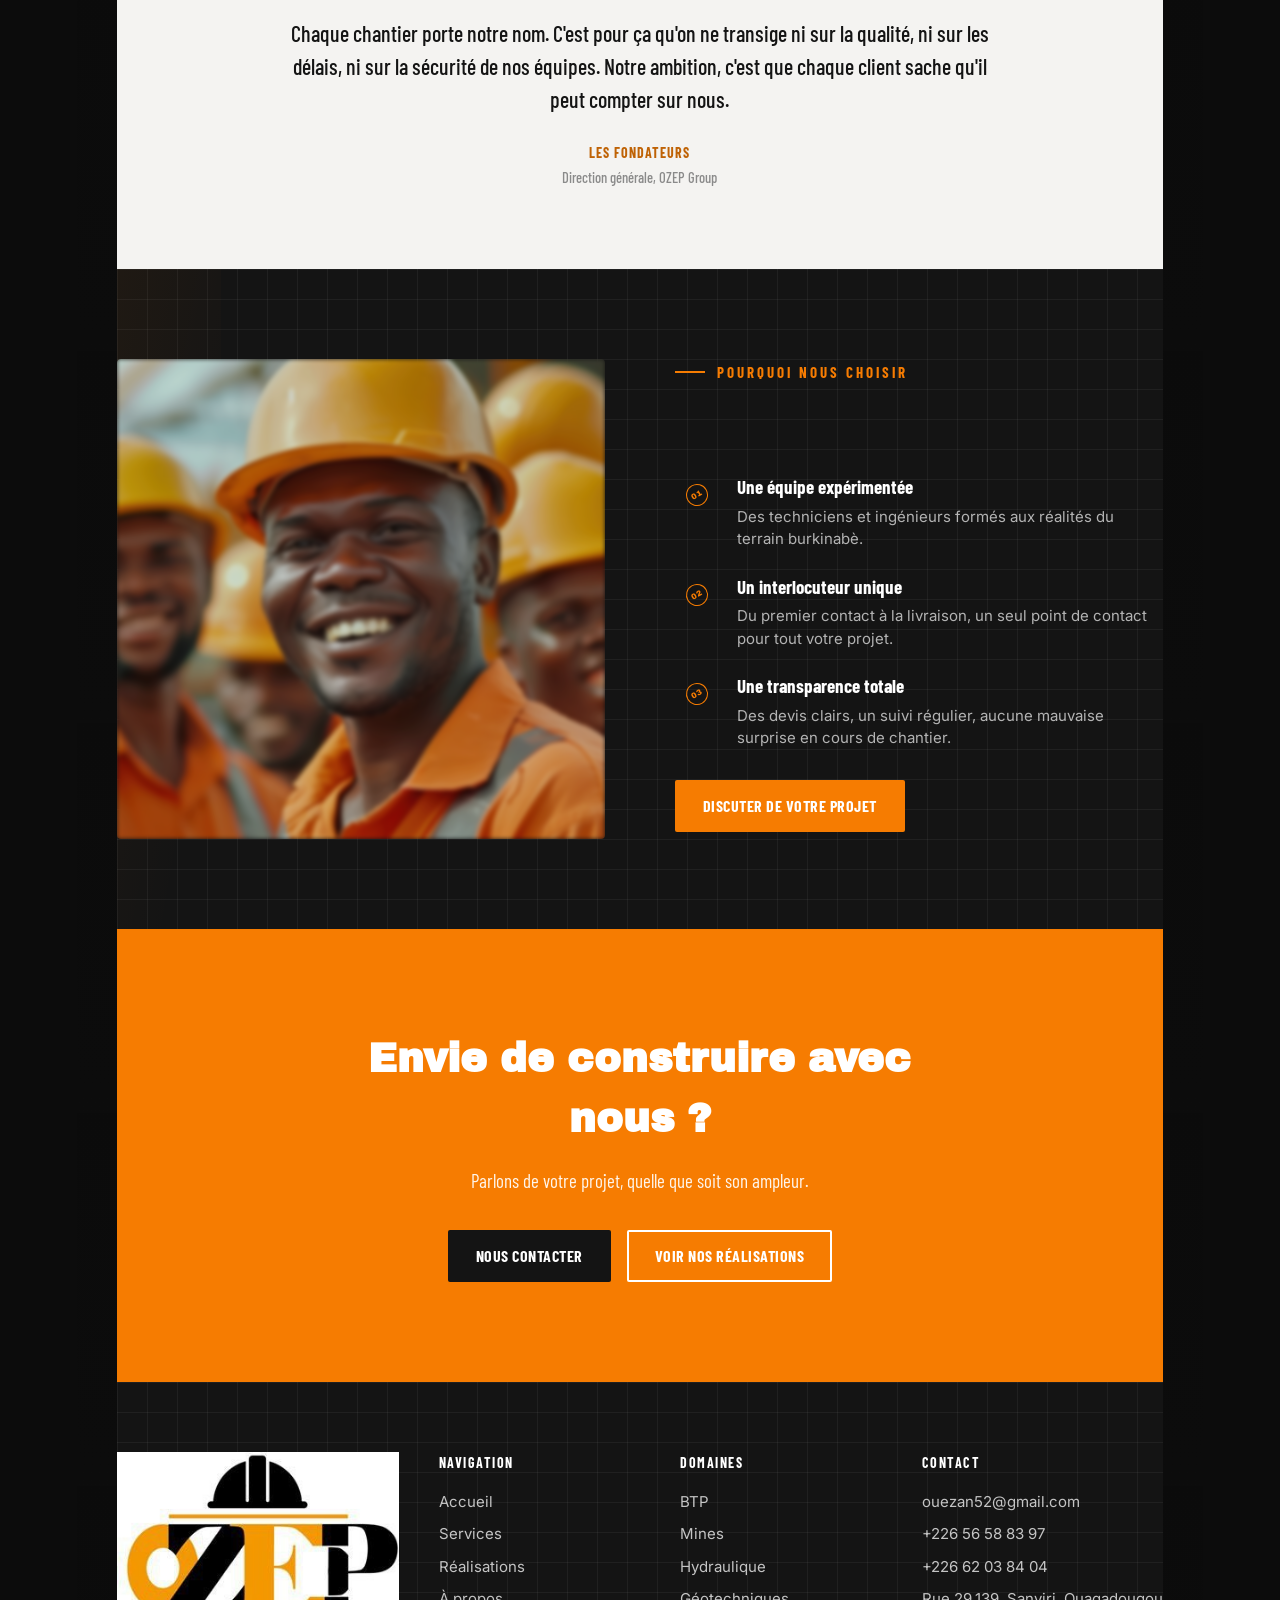
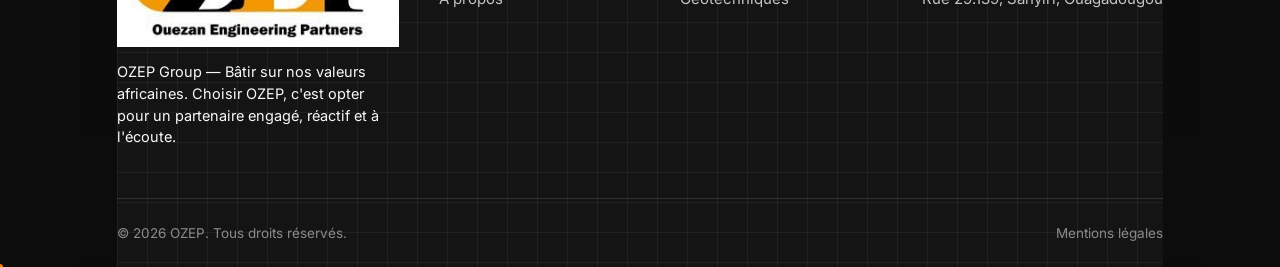
==== commit e7ce2d91: "Commit 11   on stock une bonne version du code Le site est déjà solide, il ne reste plus que quelque" ====
--- a/site on avance ici au fur et a mesure/ozep corige par claud  tous fait/ozep-accueil/apropos.html
+++ b/site on avance ici au fur et a mesure/ozep corige par claud  tous fait/ozep-accueil/apropos.html
@@ -248,7 +248,7 @@
 
   <!-- ===== CTA FINAL ===== -->
   <section class="cta">
-    <div class="wrap">
+    <div class="wrap stagger-reveal">
       <h2>Envie de construire avec nous ?</h2>
       <p>Parlons de votre projet, quelle que soit son ampleur.</p>
       <div class="hero-actions" style="justify-content:center;">
@@ -261,7 +261,7 @@
   <!-- ===== FOOTER ===== -->
   <footer>
     <div class="wrap">
-      <div class="footer-grid">
+      <div class="footer-grid stagger-reveal">
         <div>
           <div class="footer-logo"><img src="assets/LOGO-ozep.jpg" alt="OZEP" class="LOGO ozep"></div>
           <p style="max-width:280px; font-size:14.5px; color:rgb(249, 249, 250);">OZEP Group — Bâtir sur nos valeurs africaines. Choisir OZEP, c'est opter pour un partenaire engagé, réactif et à l'écoute.</p>
@@ -294,7 +294,7 @@
           </ul>
         </div>
       </div>
-      <div class="footer-bottom">
+      <div class="footer-bottom reveal-up">
         <span>© 2026 OZEP. Tous droits réservés.</span>
         <span>Mentions légales</span>
       </div>
@@ -307,4 +307,4 @@
 <script src="js/script.js"></script>
 
 </body>
-</html>
+</html>
--- a/site on avance ici au fur et a mesure/ozep corige par claud  tous fait/ozep-accueil/css/style.css
+++ b/site on avance ici au fur et a mesure/ozep corige par claud  tous fait/ozep-accueil/css/style.css
@@ -1566,8 +1566,14 @@
   font-size: 15px;
 }
 
+.footer-col ul li a {
+  display: inline-block;
+  transition: color .25s ease, transform .25s ease;
+}
+
 .footer-col ul li a:hover {
   color: var(--orange);
+  transform: translateX(4px);
 }
 
 .footer-bottom {
--- a/site on avance ici au fur et a mesure/ozep corige par claud  tous fait/ozep-accueil/css/apropos-extra.css
+++ b/site on avance ici au fur et a mesure/ozep corige par claud  tous fait/ozep-accueil/css/apropos-extra.css
@@ -139,7 +139,8 @@
   transition: opacity .7s ease, transform .4s cubic-bezier(.22, 1, .36, 1), box-shadow .35s ease;
 }
 
-.goal-card:hover {
+.goal-card:hover,
+.goal-card.is-tapped {
   transform: translateY(-8px);
   box-shadow: 0 22px 42px rgba(20, 20, 20, 0.14);
 }
@@ -154,8 +155,33 @@
   transition: transform .4s cubic-bezier(.34, 1.56, .64, 1);
 }
 
-.goal-card:hover .goal-icon {
+.goal-card:hover .goal-icon,
+.goal-card.is-tapped .goal-icon {
   transform: scale(1.15) rotate(-6deg);
+}
+
+/* ------------------------------------------------------------
+   TÉLÉPHONE UNIQUEMENT — rendre la section "Nos valeurs" vivante
+   même sans souris : les icônes flottent doucement en continu une
+   fois affichées, et un appui du doigt sur une carte déclenche le
+   même effet que le survol sur PC (via la classe .is-tapped
+   ajoutée par js/script.js).
+   ------------------------------------------------------------ */
+@media (max-width: 600px) {
+  .goal-card.is-visible .goal-icon {
+    animation: goalIconFloat 2.6s ease-in-out infinite;
+  }
+
+  @keyframes goalIconFloat {
+    0%, 100% { transform: translateY(0); }
+    50%      { transform: translateY(-5px); }
+  }
+
+  /* Pendant l'appui (.is-tapped), on coupe le flottement pour ne
+     pas qu'il se batte avec l'effet scale/rotate du survol simulé */
+  .goal-card.is-tapped .goal-icon {
+    animation: none;
+  }
 }
 
 /* Citation du dirigeant : guillemet qui "atterrit" après le texte */
@@ -174,4 +200,4 @@
   .img-reveal img {
     height: 300px;
   }
-}
+}
